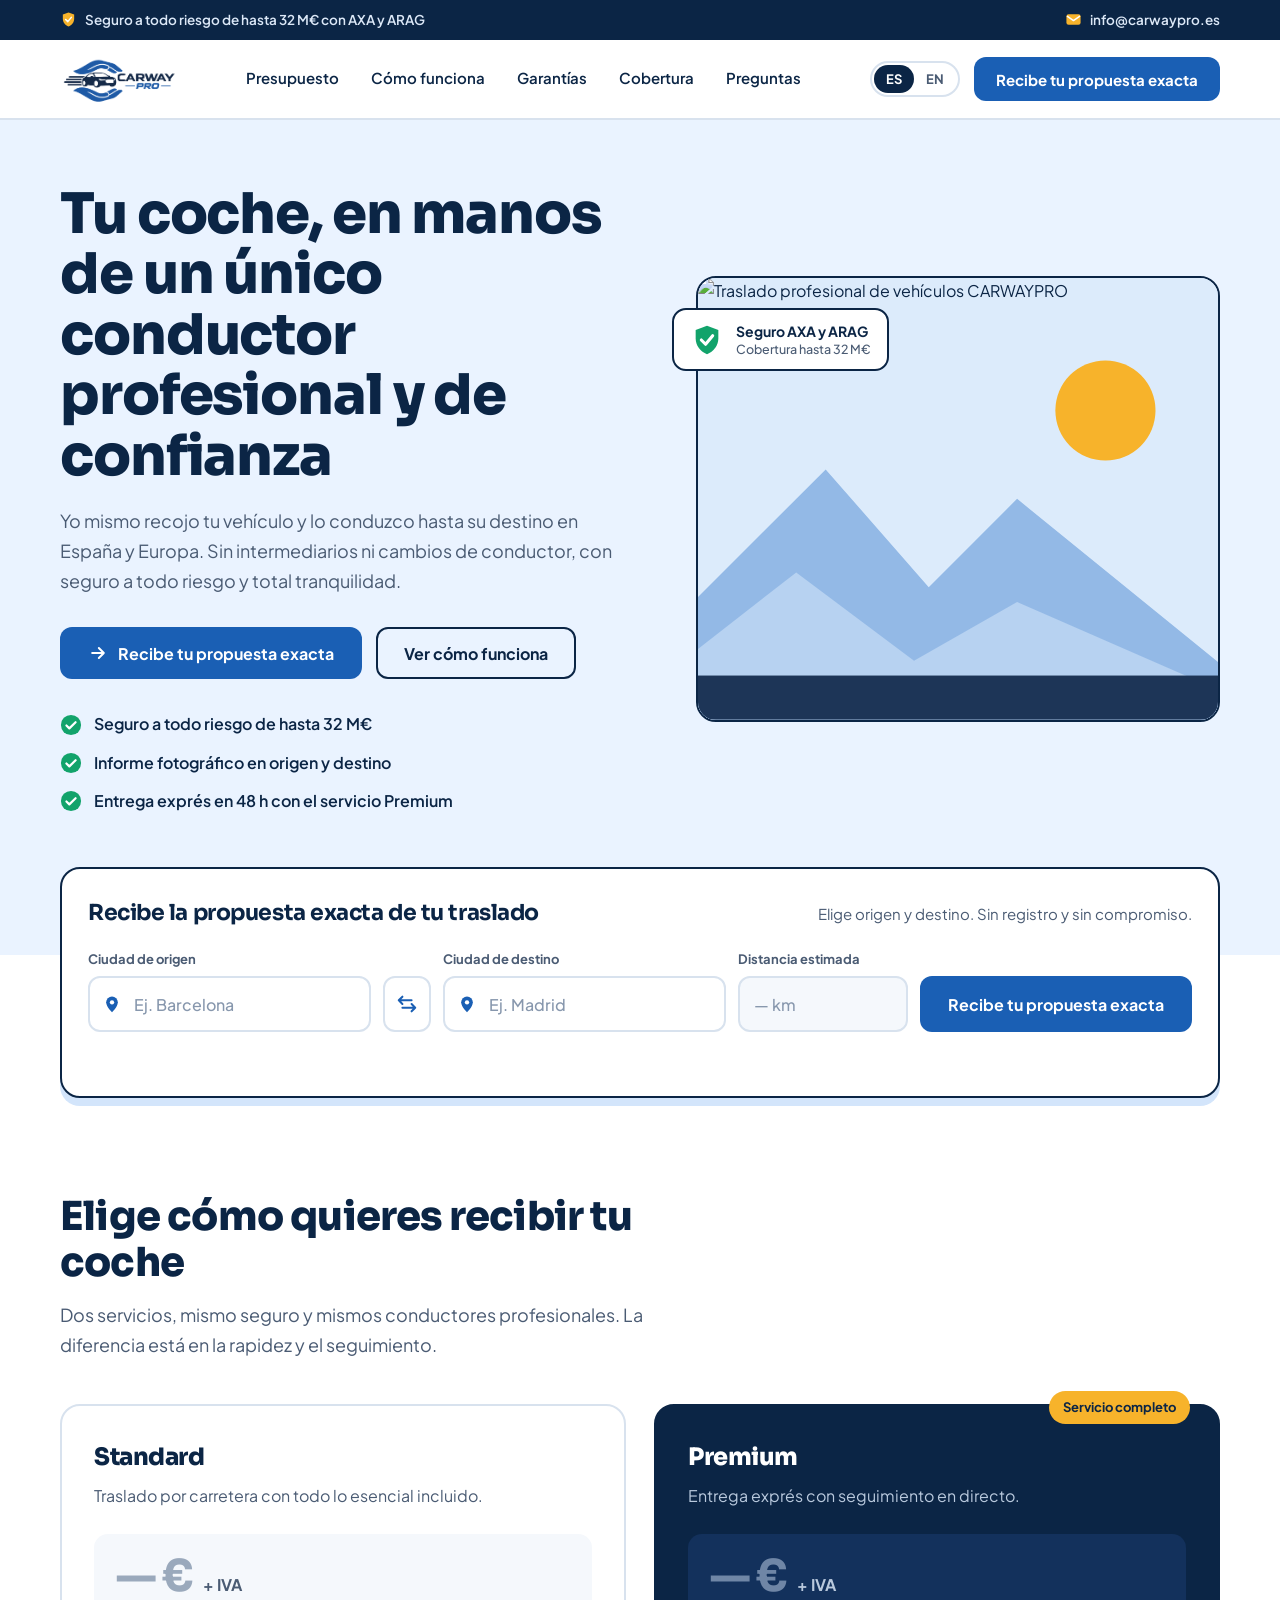
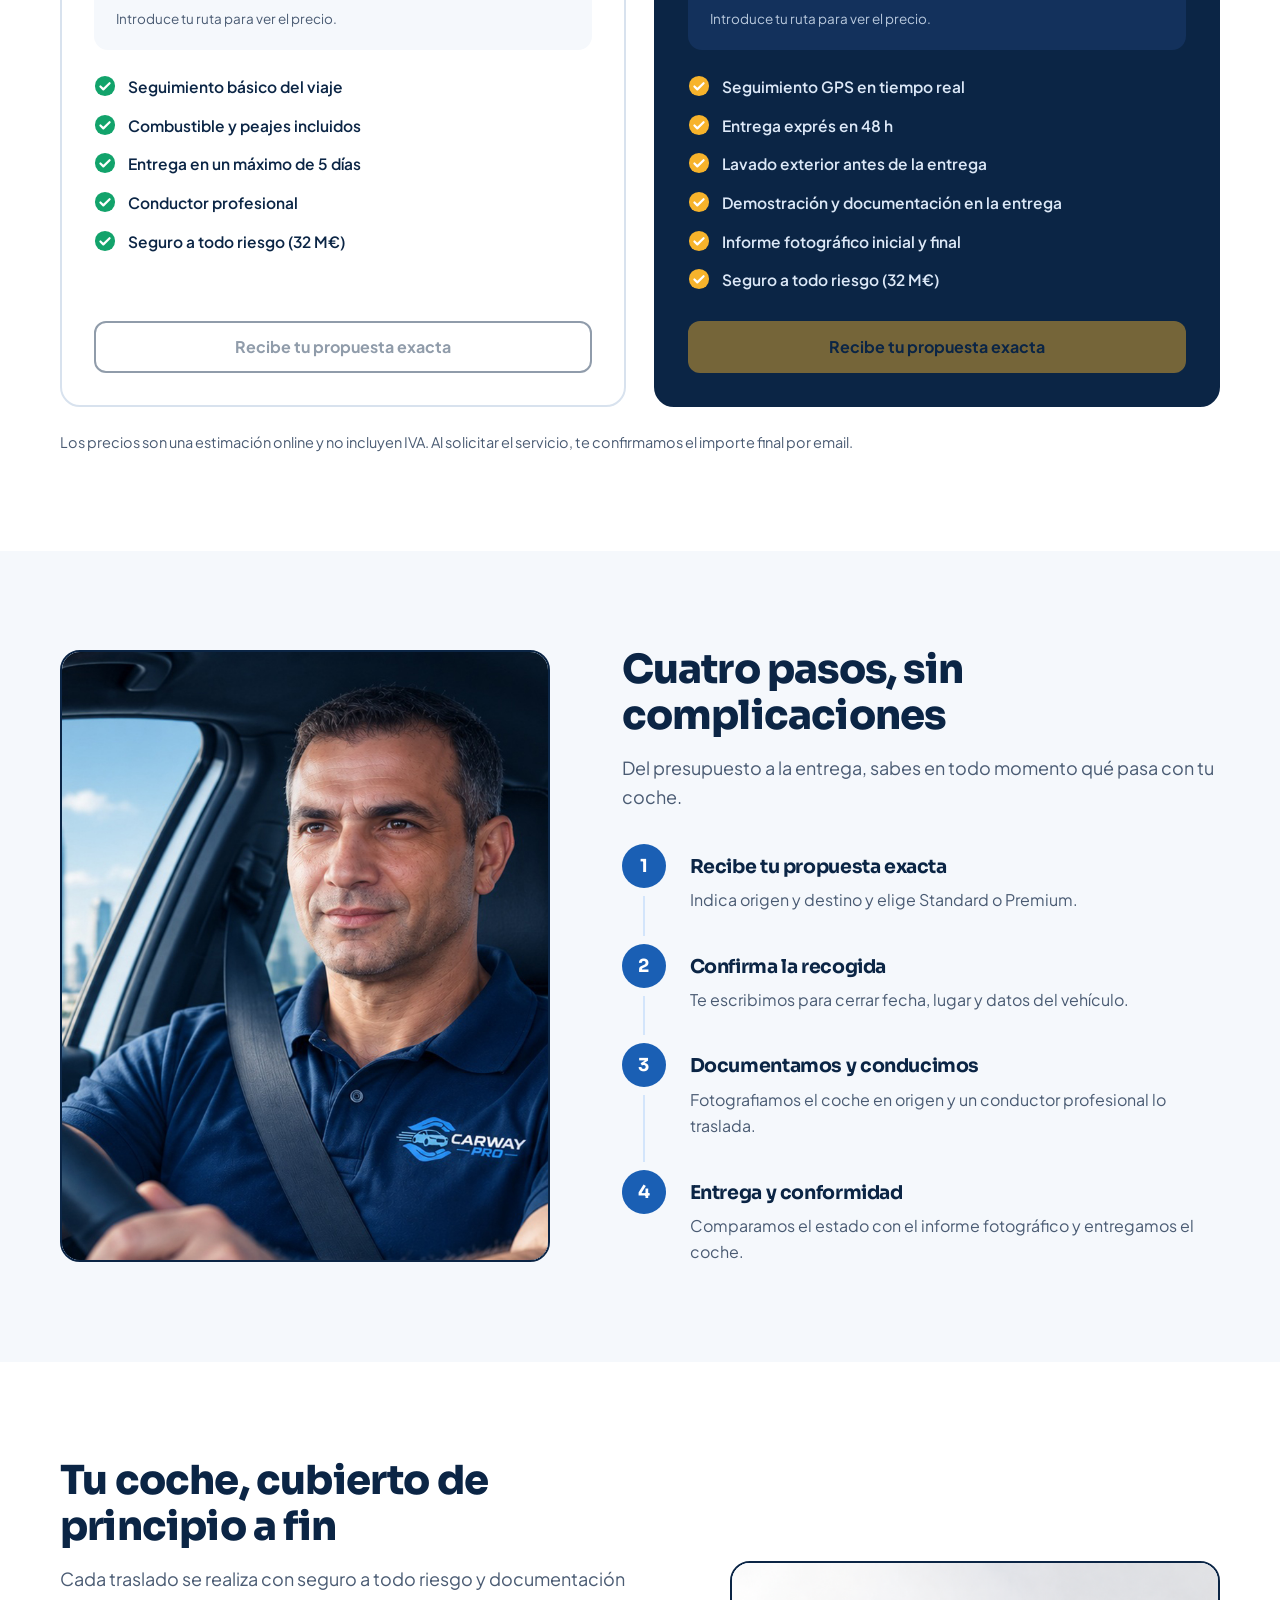
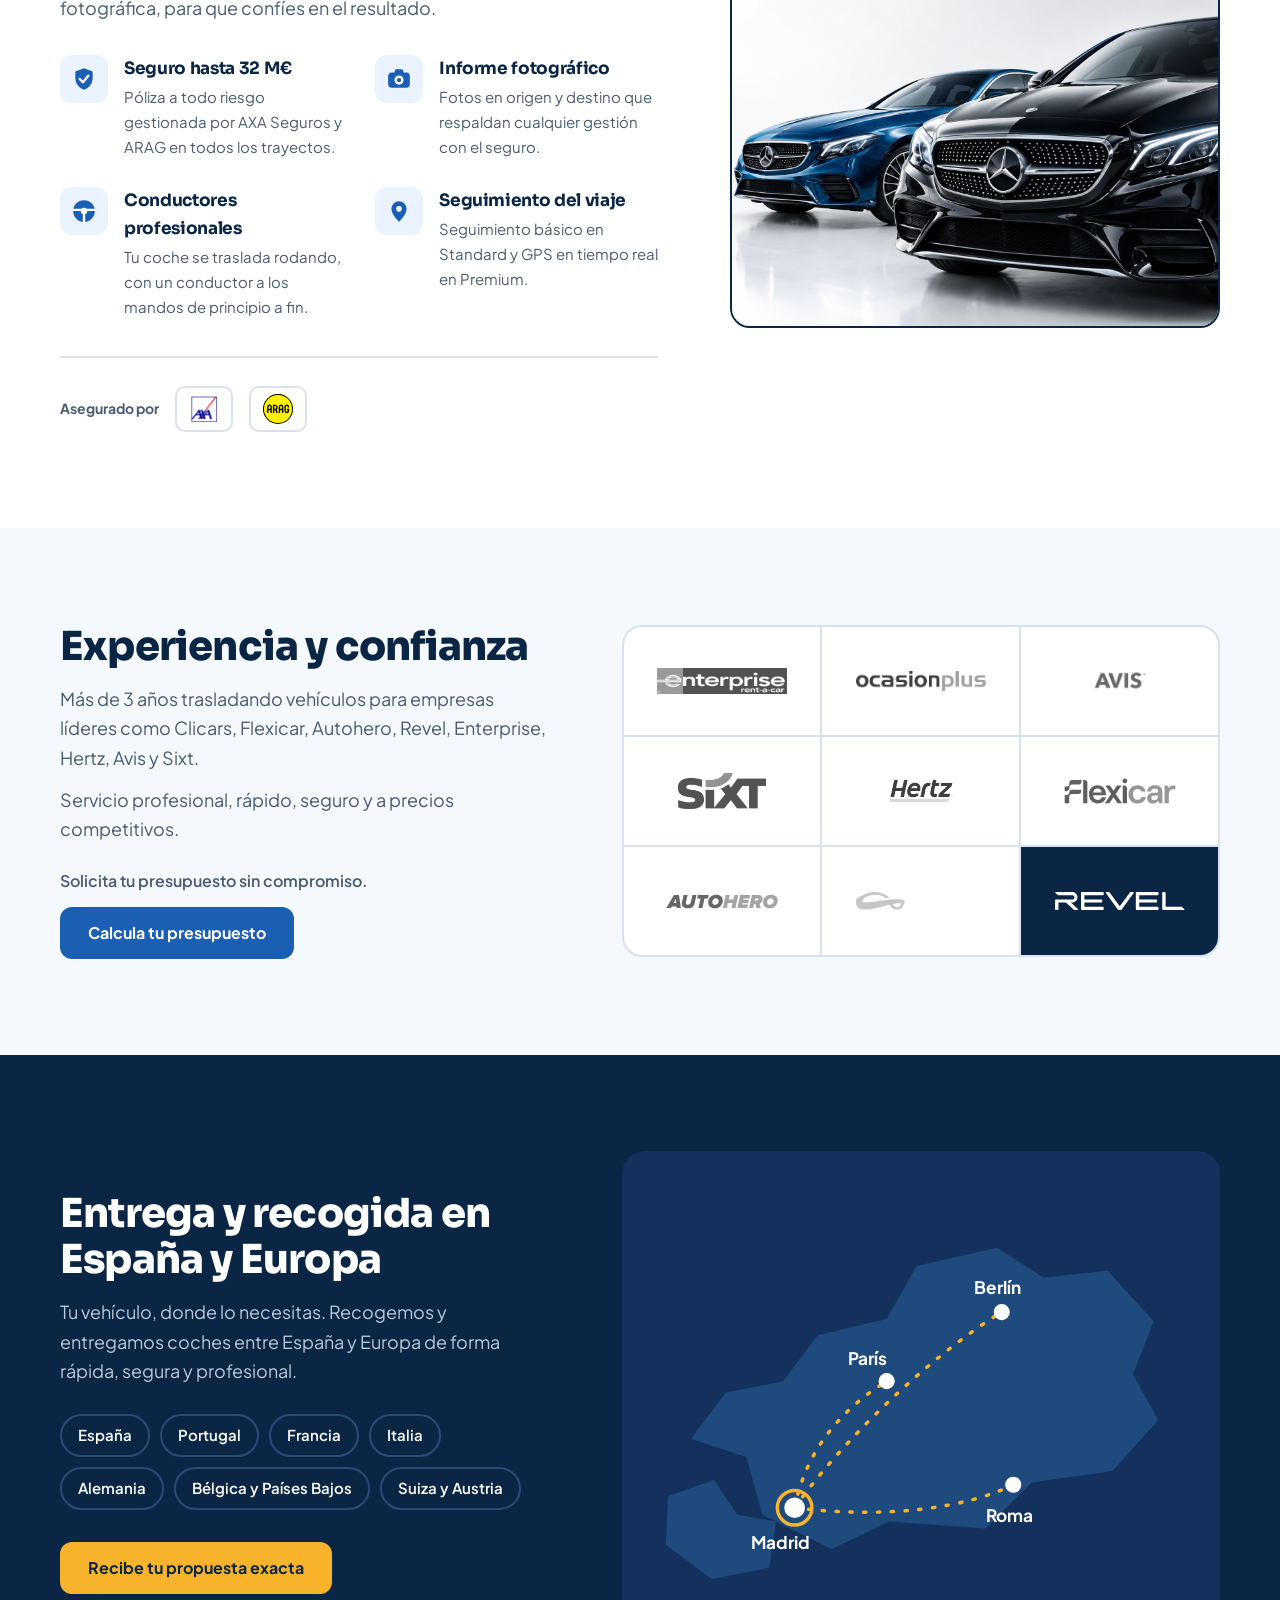
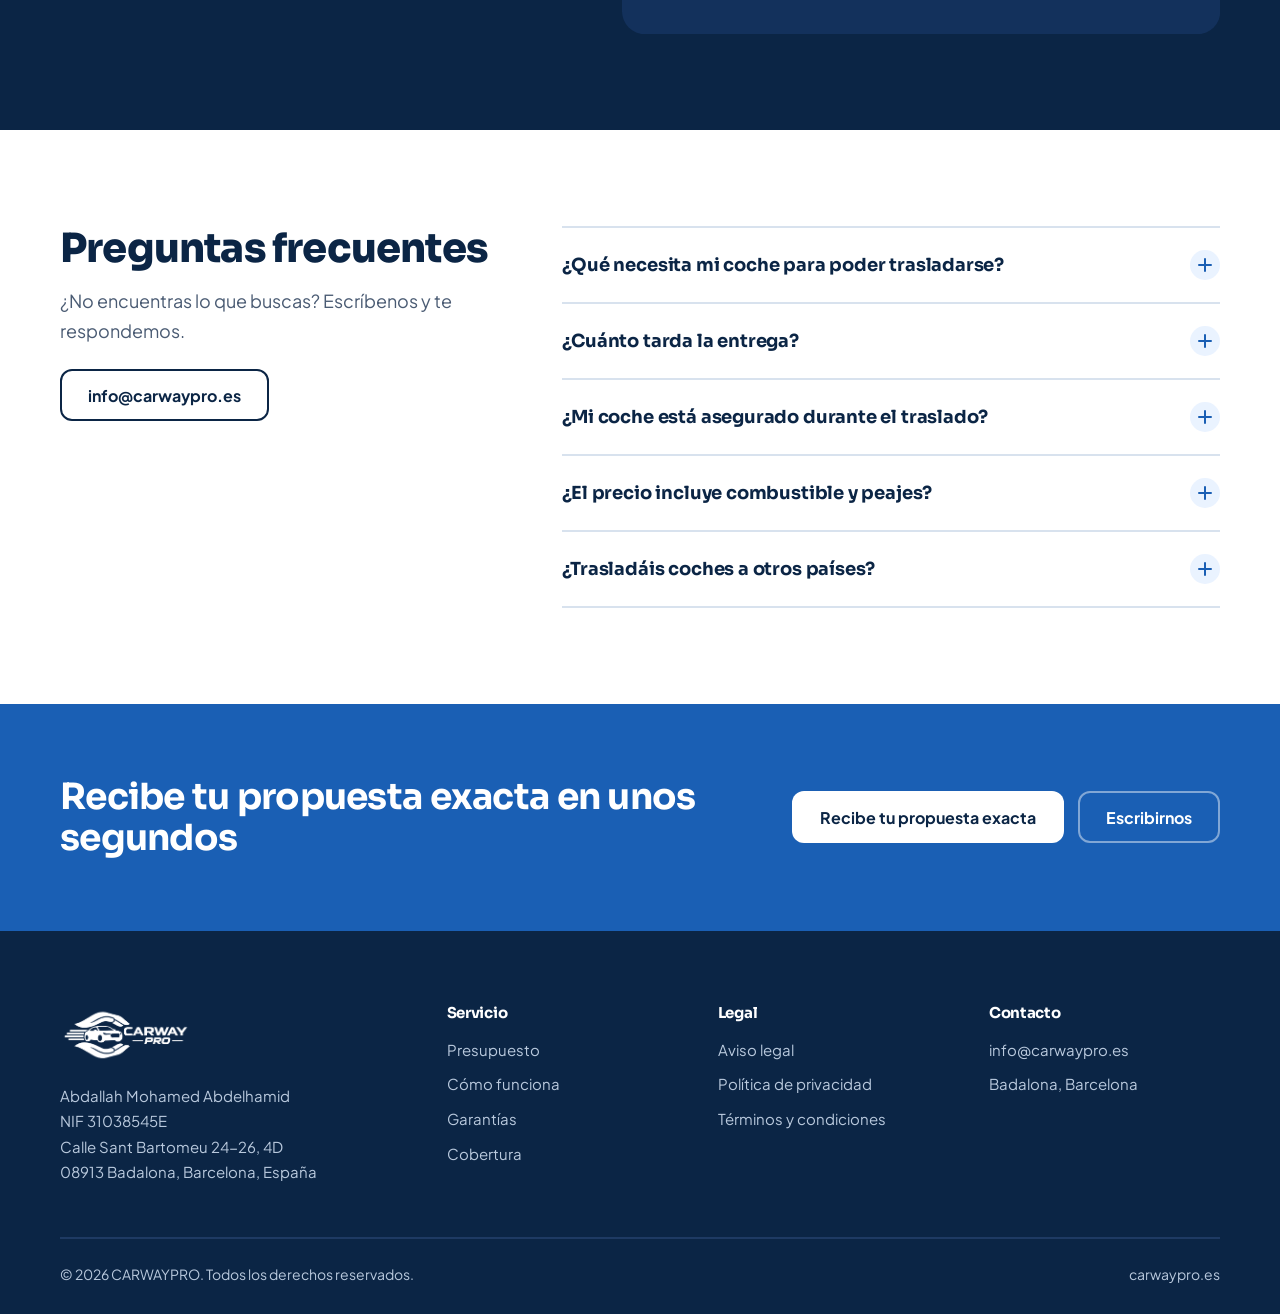
==== index.html @ 7715440e "Update index.html" ====
<!DOCTYPE html>
<html lang="es" data-lang="es" data-title-es="CARWAYPRO | Traslado profesional de vehículos en España y Europa" data-title-en="CARWAYPRO | Professional vehicle transport across Spain and Europe">
<head>
<meta charset="UTF-8">
<meta name="viewport" content="width=device-width, initial-scale=1.0">
<title>CARWAYPRO | Traslado profesional de vehículos en España y Europa</title>
<meta name="description" content="CARWAYPRO recoge y entrega tu coche en España y Europa con conductores profesionales y seguro a todo riesgo de hasta 32 M€. Calcula tu precio online.">
<link rel="canonical" href="https://carwaypro.es/">
<meta name="theme-color" content="#0B2545">
<link rel="icon" href="logo.png">
<meta property="og:title" content="CARWAYPRO | Traslado profesional de vehículos en España y Europa">
<meta property="og:description" content="CARWAYPRO recoge y entrega tu coche en España y Europa con conductores profesionales y seguro a todo riesgo de hasta 32 M€. Calcula tu precio online.">
<meta property="og:type" content="website">
<meta property="og:url" content="https://carwaypro.es/">
<meta property="og:image" content="https://carwaypro.es/logo.png">
<link rel="preconnect" href="https://fonts.googleapis.com">
<link rel="preconnect" href="https://fonts.gstatic.com" crossorigin>
<link href="https://fonts.googleapis.com/css2?family=Plus+Jakarta+Sans:wght@400;500;600;700&family=Sora:wght@600;700;800&display=swap" rel="stylesheet">
<link rel="stylesheet" href="styles.css">
<script type="application/ld+json">
{
  "@context": "https://schema.org",
  "@type": "LocalBusiness",
  "name": "CARWAYPRO",
  "image": "https://carwaypro.es/logo.png",
  "description": "Servicio profesional de traslado de vehículos por carretera en España y Europa.",
  "email": "info@carwaypro.es",
  "url": "https://carwaypro.es/",
  "areaServed": ["ES", "PT", "FR", "IT", "DE", "BE", "NL"],
  "address": {"@type": "PostalAddress", "streetAddress": "Calle Sant Bartomeu 24-26 4D", "addressLocality": "Badalona", "addressRegion": "Barcelona", "postalCode": "08913", "addressCountry": "ES"}
}
</script>
</head>
<body>
<svg width="0" height="0" style="position:absolute" aria-hidden="true" focusable="false">
<defs>
<symbol id="i-check" viewBox="0 0 24 24"><circle cx="12" cy="12" r="11" fill="currentColor"/><path d="M7 12.5l3.2 3.2L17 9" fill="none" stroke="#fff" stroke-width="2.4" stroke-linecap="round" stroke-linejoin="round"/></symbol>
<symbol id="i-shield" viewBox="0 0 24 24"><path d="M12 2l8 3v6c0 5-3.4 9.3-8 11-4.6-1.7-8-6-8-11V5z" fill="currentColor"/><path d="M8 12l3 3 5-6" fill="none" stroke="#fff" stroke-width="2.2" stroke-linecap="round" stroke-linejoin="round"/></symbol>
<symbol id="i-camera" viewBox="0 0 24 24"><rect x="2" y="6" width="20" height="14" rx="3.5" fill="currentColor"/><rect x="8" y="3" width="8" height="4.5" rx="1.5" fill="currentColor"/><circle cx="12" cy="13" r="4.2" fill="#fff"/><circle cx="12" cy="13" r="2" fill="currentColor"/></symbol>
<symbol id="i-driver" viewBox="0 0 24 24"><circle cx="12" cy="12" r="10" fill="currentColor"/><circle cx="12" cy="12" r="3" fill="#fff"/><path d="M2.6 11h6.4M15 11h6.4M12 15v6.5" stroke="#fff" stroke-width="2.2" stroke-linecap="round"/></symbol>
<symbol id="i-clock" viewBox="0 0 24 24"><circle cx="12" cy="12" r="10" fill="currentColor"/><path d="M12 6.5V12l3.8 2.4" fill="none" stroke="#fff" stroke-width="2.2" stroke-linecap="round" stroke-linejoin="round"/></symbol>
<symbol id="i-pin" viewBox="0 0 24 24"><path d="M12 22s7-6.2 7-12a7 7 0 10-14 0c0 5.8 7 12 7 12z" fill="currentColor"/><circle cx="12" cy="10" r="2.6" fill="#fff"/></symbol>
<symbol id="i-swap" viewBox="0 0 24 24"><path d="M7 4L3 8l4 4M3 8h14M17 20l4-4-4-4M21 16H7" fill="none" stroke="currentColor" stroke-width="2.2" stroke-linecap="round" stroke-linejoin="round"/></symbol>
<symbol id="i-mail" viewBox="0 0 24 24"><rect x="2" y="4.5" width="20" height="15" rx="3" fill="currentColor"/><path d="M3.5 7.5L12 13.5l8.5-6" fill="none" stroke="#fff" stroke-width="2" stroke-linecap="round" stroke-linejoin="round"/></symbol>
<symbol id="i-menu" viewBox="0 0 24 24"><path d="M4 7h16M4 12h16M4 17h16" stroke="currentColor" stroke-width="2.4" stroke-linecap="round"/></symbol>
<symbol id="i-calc" viewBox="0 0 24 24"><path d="M5 12h14M13 6l6 6-6 6" fill="none" stroke="currentColor" stroke-width="2.4" stroke-linecap="round" stroke-linejoin="round"/></symbol>
<symbol id="ill-photo" viewBox="0 0 400 300" preserveAspectRatio="xMidYMid slice"><rect width="400" height="300" fill="#DCEBFB"/><circle cx="300" cy="90" r="34" fill="#F7B32B"/><path d="M0 240L110 130l70 80 60-60 160 130v20H0z" fill="#93B9E6"/><path d="M0 270l90-70 80 60 70-40 160 70v10H0z" fill="#B7D2F1"/><rect y="270" width="400" height="30" fill="#1D3557"/></symbol>
</defs></svg><a class="skip-link" href="#main"><span class="lang-es">Saltar al contenido</span><span class="lang-en">Skip to content</span></a>
<div class="topbar"><div class="wrap">
  <span class="topbar-item"><svg class="" aria-hidden="true"><use href="#i-shield"/></svg><span class="lang-es">Seguro a todo riesgo de hasta 32 M€ con AXA y ARAG</span><span class="lang-en">Fully comprehensive insurance up to €32M with AXA and ARAG</span></span>
  <a class="topbar-item topbar-mail" href="mailto:info@carwaypro.es"><svg class="" aria-hidden="true"><use href="#i-mail"/></svg> info@carwaypro.es</a>
</div></div>
<header class="site-header"><div class="wrap">
  <a class="brand" href="index.html" aria-label="CARWAYPRO"><img src="logo.png" alt="CARWAYPRO" width="160" height="54"></a>
  <nav class="nav" id="site-nav" aria-label="Principal"><a href="#presupuesto"><span class="lang-es">Presupuesto</span><span class="lang-en">Quote</span></a><a href="#como-funciona"><span class="lang-es">Cómo funciona</span><span class="lang-en">How it works</span></a><a href="#garantias"><span class="lang-es">Garantías</span><span class="lang-en">Guarantees</span></a><a href="#cobertura"><span class="lang-es">Cobertura</span><span class="lang-en">Coverage</span></a><a href="#faq"><span class="lang-es">Preguntas</span><span class="lang-en">FAQ</span></a></nav>
  <div class="header-actions">
    <div class="lang-switch" role="group" aria-label="Language">
      <button type="button" data-set-lang="es" aria-pressed="true">ES</button>
      <button type="button" data-set-lang="en" aria-pressed="false">EN</button>
    </div>
    <a class="btn btn-primary btn-sm" href="#presupuesto"><span class="lang-es">Recibe tu propuesta exacta</span><span class="lang-en">Get your exact proposal</span></a>
    <button class="menu-toggle" type="button" aria-expanded="false" aria-controls="site-nav" data-aria-es="Abrir menú" data-aria-en="Open menu" aria-label="Abrir menú"><svg class="" aria-hidden="true"><use href="#i-menu"/></svg></button>
  </div>
</div></header>
<main id="main">

<section class="hero">
  <div class="wrap hero-grid">
    <div>
      <h1>
        <span class="lang-es">Tu coche, en manos de un único conductor profesional y de confianza</span>
        <span class="lang-en">Your car, in the hands of a single professional and trustworthy driver</span>
      </h1>
      <p class="lang-es lead">Yo mismo recojo tu vehículo y lo conduzco hasta su destino en España y Europa. Sin intermediarios ni cambios de conductor, con seguro a todo riesgo y total tranquilidad.</p>
      <p class="lang-en lead">I personally collect and drive your vehicle to its destination across Spain and Europe. No middlemen or driver changes—just full insurance and complete peace of mind.</p>
      <div class="hero-cta">
        <a class="btn btn-primary" href="#presupuesto"><svg class="" aria-hidden="true"><use href="#i-calc"/></svg><span class="lang-es">Recibe tu propuesta exacta</span><span class="lang-en">Get your exact proposal</span></a>
        <a class="btn btn-ghost" href="#como-funciona"><span class="lang-es">Ver cómo funciona</span><span class="lang-en">See how it works</span></a>
      </div>
      <ul class="checks">
        <li><svg class="" aria-hidden="true"><use href="#i-check"/></svg><span><span class="lang-es">Seguro a todo riesgo de hasta 32 M€</span><span class="lang-en">Fully comprehensive insurance up to €32M</span></span></li>
        <li><svg class="" aria-hidden="true"><use href="#i-check"/></svg><span><span class="lang-es">Informe fotográfico en origen y destino</span><span class="lang-en">Photo report at pick-up and delivery</span></span></li>
        <li><svg class="" aria-hidden="true"><use href="#i-check"/></svg><span><span class="lang-es">Entrega exprés en 48 h con el servicio Premium</span><span class="lang-en">48-hour express delivery with Premium</span></span></li>
      </ul>
    </div>
    <div class="hero-media">
      <div class="media-slot">
        <svg class="media-art" aria-hidden="true"><use href="#ill-photo" width="100%" height="100%"/></svg>
        <img src="images/hero.jpg" alt="Traslado profesional de vehículos CARWAYPRO" fetchpriority="high" width="1200" height="1020">
      </div>
      <div class="float-badge fb-1"><svg class="" aria-hidden="true"><use href="#i-shield"/></svg><div><span class="lang-es">Seguro AXA y ARAG</span><span class="lang-en">AXA and ARAG insured</span><small><span class="lang-es">Cobertura hasta 32 M€</span><span class="lang-en">Cover up to €32M</span></small></div></div>
    </div>
  </div>
</section>

<section class="quote-bar" id="presupuesto" aria-labelledby="quote-h">
  <div class="wrap">
    <div class="quote-card">
      <div class="quote-title">
        <h2 id="quote-h"><span class="lang-es">Recibe la propuesta exacta de tu traslado</span><span class="lang-en">Get the exact proposal for your transfer</span></h2>
        <p><span class="lang-es">Elige origen y destino. Sin registro y sin compromiso.</span><span class="lang-en">Choose origin and destination. No sign-up, no commitment.</span></p>
      </div>
      <form id="quote-form" novalidate>
        <div class="quote-grid">
          <div class="field">
            <label for="city-origin"><span class="lang-es">Ciudad de origen</span><span class="lang-en">Origin city</span></label>
            <div class="input"><svg class="" aria-hidden="true"><use href="#i-pin"/></svg><input type="text" id="city-origin" list="city-list" autocomplete="off" placeholder="Ej. Barcelona" data-ph-es="Ej. Barcelona" data-ph-en="E.g. Barcelona"></div>
          </div>
          <button type="button" class="swap" id="swap-cities" data-aria-es="Intercambiar origen y destino" data-aria-en="Swap origin and destination" aria-label="Intercambiar origen y destino"><svg class="" aria-hidden="true"><use href="#i-swap"/></svg></button>
          <div class="field">
            <label for="city-destination"><span class="lang-es">Ciudad de destino</span><span class="lang-en">Destination city</span></label>
            <div class="input"><svg class="" aria-hidden="true"><use href="#i-pin"/></svg><input type="text" id="city-destination" list="city-list" autocomplete="off" placeholder="Ej. Madrid" data-ph-es="Ej. Madrid" data-ph-en="E.g. Madrid"></div>
          </div>
          <div class="field f-dist">
            <label for="route-distance"><span class="lang-es">Distancia estimada</span><span class="lang-en">Estimated distance</span></label>
            <div class="input"><input class="plain" type="text" id="route-distance" readonly placeholder="— km" tabindex="-1"></div>
          </div>
          <button type="submit" class="btn btn-primary" id="calc-btn"><span class="lang-es">Recibe tu propuesta exacta</span><span class="lang-en">Get your exact proposal</span></button>
        </div>
        <datalist id="city-list"></datalist>
        <p class="quote-msg" id="quote-msg" role="status" aria-live="polite"></p>
      </form>
    </div>
  </div>
</section>

<section class="section" id="planes" aria-labelledby="plans-h">
  <div class="wrap">
    <div class="section-head">
      <h2 id="plans-h"><span class="lang-es">Elige cómo quieres recibir tu coche</span><span class="lang-en">Choose how you want to receive your car</span></h2>
      <p class="lang-es lead-p">Dos servicios, mismo seguro y mismos conductores profesionales. La diferencia está en la rapidez y el seguimiento.</p><p class="lang-en lead-p">Two services, same insurance and the same professional drivers. The difference is speed and tracking.</p>
    </div>
    <div class="plans">
      <article class="plan is-empty" id="plan-standard">
        <h3>Standard</h3>
        <p class="lang-es tagline">Traslado por carretera con todo lo esencial incluido.</p><p class="lang-en tagline">Road transfer with all the essentials included.</p>
        <div class="plan-price"><span class="amount">— €</span><span class="tax">+ IVA</span><span class="note"><span class="lang-es">Introduce tu ruta para ver el precio.</span><span class="lang-en">Enter your route to see the price.</span></span></div>
        <ul><li><svg class="" aria-hidden="true"><use href="#i-check"/></svg><span><span class="lang-es">Seguimiento básico del viaje</span><span class="lang-en">Basic trip tracking</span></span></li><li><svg class="" aria-hidden="true"><use href="#i-check"/></svg><span><span class="lang-es">Combustible y peajes incluidos</span><span class="lang-en">Fuel and tolls included</span></span></li><li><svg class="" aria-hidden="true"><use href="#i-check"/></svg><span><span class="lang-es">Entrega en un máximo de 5 días</span><span class="lang-en">Delivery within 5 days</span></span></li><li><svg class="" aria-hidden="true"><use href="#i-check"/></svg><span><span class="lang-es">Conductor profesional</span><span class="lang-en">Professional driver</span></span></li><li><svg class="" aria-hidden="true"><use href="#i-check"/></svg><span><span class="lang-es">Seguro a todo riesgo (32 M€)</span><span class="lang-en">Fully comprehensive insurance (€32M)</span></span></li></ul>
        <a class="btn btn-ghost btn-block" data-plan-btn aria-disabled="true" role="button"><span class="lang-es">Recibe tu propuesta exacta</span><span class="lang-en">Get your exact proposal</span></a>
      </article>
      <article class="plan plan-premium is-empty" id="plan-premium">
        <span class="plan-flag"><span class="lang-es">Servicio completo</span><span class="lang-en">Full service</span></span>
        <h3>Premium</h3>
        <p class="lang-es tagline">Entrega exprés con seguimiento en directo.</p><p class="lang-en tagline">Express delivery with live tracking.</p>
        <div class="plan-price"><span class="amount">— €</span><span class="tax">+ IVA</span><span class="note"><span class="lang-es">Introduce tu ruta para ver el precio.</span><span class="lang-en">Enter your route to see the price.</span></span></div>
        <ul><li><svg class="" aria-hidden="true"><use href="#i-check"/></svg><span><span class="lang-es">Seguimiento GPS en tiempo real</span><span class="lang-en">Real-time GPS tracking</span></span></li><li><svg class="" aria-hidden="true"><use href="#i-check"/></svg><span><span class="lang-es">Entrega exprés en 48 h</span><span class="lang-en">Express delivery within 48 h</span></span></li><li><svg class="" aria-hidden="true"><use href="#i-check"/></svg><span><span class="lang-es">Lavado exterior antes de la entrega</span><span class="lang-en">Exterior wash before delivery</span></span></li><li><svg class="" aria-hidden="true"><use href="#i-check"/></svg><span><span class="lang-es">Demostración y documentación en la entrega</span><span class="lang-en">Handover demo and documentation</span></span></li><li><svg class="" aria-hidden="true"><use href="#i-check"/></svg><span><span class="lang-es">Informe fotográfico inicial y final</span><span class="lang-en">Initial and final photo report</span></span></li><li><svg class="" aria-hidden="true"><use href="#i-check"/></svg><span><span class="lang-es">Seguro a todo riesgo (32 M€)</span><span class="lang-en">Fully comprehensive insurance (€32M)</span></span></li></ul>
        <a class="btn btn-amber btn-block" data-plan-btn aria-disabled="true" role="button"><span class="lang-es">Recibe tu propuesta exacta</span><span class="lang-en">Get your exact proposal</span></a>
      </article>
    </div>
    <p class="lang-es plans-foot">Los precios son una estimación online y no incluyen IVA. Al solicitar el servicio, te confirmamos el importe final por email.</p><p class="lang-en plans-foot">Prices are an online estimate and exclude VAT. When you request the service, we confirm the final amount by email.</p>
  </div>
</section>

<section class="section tint" id="como-funciona" aria-labelledby="how-h">
  <div class="wrap split">
    <div class="media-slot ratio-45">
      <svg class="media-art" aria-hidden="true"><use href="#ill-photo" width="100%" height="100%"/></svg>
      <img src="images/proceso.jpg" alt="Proceso de recogida y documentación del vehículo" loading="lazy" width="1000" height="1250">
    </div>
    <div>
      <h2 id="how-h"><span class="lang-es">Cuatro pasos, sin complicaciones</span><span class="lang-en">Four steps, no hassle</span></h2>
      <p class="lang-es lead-p">Del presupuesto a la entrega, sabes en todo momento qué pasa con tu coche.</p><p class="lang-en lead-p">From quote to delivery, you always know what is happening with your car.</p>
      <ol class="steps">
        <li><h3><span class="lang-es">Recibe tu propuesta exacta</span><span class="lang-en">Get your exact proposal</span></h3><p class="lang-es">Indica origen y destino y elige Standard o Premium.</p><p class="lang-en">Enter origin and destination and choose Standard or Premium.</p></li>
        <li><h3><span class="lang-es">Confirma la recogida</span><span class="lang-en">Confirm the pick-up</span></h3><p class="lang-es">Te escribimos para cerrar fecha, lugar y datos del vehículo.</p><p class="lang-en">We email you to agree on the date, place and vehicle details.</p></li>
        <li><h3><span class="lang-es">Documentamos y conducimos</span><span class="lang-en">We document and drive</span></h3><p class="lang-es">Fotografiamos el coche en origen y un conductor profesional lo traslada.</p><p class="lang-en">We photograph the car at origin and a professional driver takes it to its destination.</p></li>
        <li><h3><span class="lang-es">Entrega y conformidad</span><span class="lang-en">Delivery and sign-off</span></h3><p class="lang-es">Comparamos el estado con el informe fotográfico y entregamos el coche.</p><p class="lang-en">We check the condition against the photo report and hand over the car.</p></li>
      </ol>
    </div>
  </div>
</section>

<section class="section" id="garantias" aria-labelledby="trust-h">
  <div class="wrap split reverse">
    <div>
      <h2 id="trust-h"><span class="lang-es">Tu coche, cubierto de principio a fin</span><span class="lang-en">Your car, covered from start to finish</span></h2>
      <p class="lang-es lead-p">Cada traslado se realiza con seguro a todo riesgo y documentación fotográfica, para que confíes en el resultado.</p><p class="lang-en lead-p">Every transfer is fully insured and photo-documented, so you can trust the result.</p>
      <div class="feature-grid"><div class="feature"><div class="icon-tile"><svg class="" aria-hidden="true"><use href="#i-shield"/></svg></div><div><h3><span class="lang-es">Seguro hasta 32 M€</span><span class="lang-en">Insurance up to €32M</span></h3><p class="lang-es">Póliza a todo riesgo gestionada por AXA Seguros y ARAG en todos los trayectos.</p><p class="lang-en">Comprehensive policy underwritten by AXA Insurance and ARAG on every journey.</p></div></div><div class="feature"><div class="icon-tile"><svg class="" aria-hidden="true"><use href="#i-camera"/></svg></div><div><h3><span class="lang-es">Informe fotográfico</span><span class="lang-en">Photo report</span></h3><p class="lang-es">Fotos en origen y destino que respaldan cualquier gestión con el seguro.</p><p class="lang-en">Photos at origin and destination that support any insurance claim.</p></div></div><div class="feature"><div class="icon-tile"><svg class="" aria-hidden="true"><use href="#i-driver"/></svg></div><div><h3><span class="lang-es">Conductores profesionales</span><span class="lang-en">Professional drivers</span></h3><p class="lang-es">Tu coche se traslada rodando, con un conductor a los mandos de principio a fin.</p><p class="lang-en">Your car is driven by a professional at the wheel from start to finish.</p></div></div><div class="feature"><div class="icon-tile"><svg class="" aria-hidden="true"><use href="#i-pin"/></svg></div><div><h3><span class="lang-es">Seguimiento del viaje</span><span class="lang-en">Trip tracking</span></h3><p class="lang-es">Seguimiento básico en Standard y GPS en tiempo real en Premium.</p><p class="lang-en">Basic tracking on Standard and real-time GPS on Premium.</p></div></div></div>
      <div class="partners"><span><span class="lang-es">Asegurado por</span><span class="lang-en">Insured by</span></span><img src="AXA-insurance-logo-300-x300.png" alt="AXA Seguros" height="46"><img src="standard.svg" alt="ARAG" height="46"></div>
    </div>
    <div class="media-slot ratio-43">
      <svg class="media-art" aria-hidden="true"><use href="#ill-photo" width="100%" height="100%"/></svg>
      <img src="images/garantias.jpg" alt="Vehículo asegurado a todo riesgo con CARWAYPRO" loading="lazy" width="1200" height="900">
    </div>
  </div>
</section>

<section class="section tint" aria-labelledby="clients-h">
  <div class="wrap split">
    <div>
      <h2 id="clients-h"><span class="lang-es">Experiencia y confianza</span><span class="lang-en">Experience and trust</span></h2>
      <p class="lang-es lead-p">Más de 3 años trasladando vehículos para empresas líderes como Clicars, Flexicar, Autohero, Revel, Enterprise, Hertz, Avis y Sixt.</p>
      <p class="lang-en lead-p">More than 3 years transporting vehicles for leading companies such as Clicars, Flexicar, Autohero, Revel, Enterprise, Hertz, Avis and Sixt.</p>
      <p class="lang-es lead-p" style="margin-top: 12px;">Servicio profesional, rápido, seguro y a precios competitivos.</p>
      <p class="lang-en lead-p" style="margin-top: 12px;">Professional, fast, safe service at competitive prices.</p>
      <div style="margin-top: 24px;">
        <p class="lang-es" style="margin-bottom: 12px; color: var(--muted); font-weight: 600;">Solicita tu presupuesto sin compromiso.</p>
        <p class="lang-en" style="margin-bottom: 12px; color: var(--muted); font-weight: 600;">Request your quote without commitment.</p>
        <a class="btn btn-primary" href="#presupuesto">
          <span class="lang-es">Calcula tu presupuesto</span>
          <span class="lang-en">Calculate your quote</span>
        </a>
      </div>
    </div>
    <div class="logos"><div class="logo-cell"><img src="logo-enterprise-rent-a-car.png" alt="Enterprise Rent-A-Car" loading="lazy"></div><div class="logo-cell"><img src="ocasionplus.png" alt="OcasionPlus" loading="lazy"></div><div class="logo-cell"><img src="avis.png" alt="Avis" loading="lazy"></div><div class="logo-cell"><img src="sixt.png" alt="Sixt" loading="lazy"></div><div class="logo-cell"><img src="hertez.png" alt="Hertz" loading="lazy"></div><div class="logo-cell"><img src="flexicar.svg" alt="Flexicar" loading="lazy"></div><div class="logo-cell"><img src="autohero.svg" alt="Autohero" loading="lazy"></div><div class="logo-cell"><img src="clicars.svg" alt="Clicars" loading="lazy"></div><div class="logo-cell dark"><img src="revel-logo-white.svg" alt="Revel" loading="lazy"></div></div>
  </div>
</section>

<section class="section dark" id="cobertura" aria-labelledby="cov-h">
  <div class="wrap split">
    <div>
      <h2 id="cov-h"><span class="lang-es">Entrega y recogida en España y Europa</span><span class="lang-en">Pick-up and delivery across Spain and Europe</span></h2>
      <p class="lang-es lead-p">Tu vehículo, donde lo necesitas. Recogemos y entregamos coches entre España y Europa de forma rápida, segura y profesional.</p><p class="lang-en lead-p">Your vehicle, right where you need it. We collect and deliver cars across Spain and Europe quickly, safely and professionally.</p>
      <ul class="chips"><li><span class="lang-es">España</span><span class="lang-en">Spain</span></li><li><span class="lang-es">Portugal</span><span class="lang-en">Portugal</span></li><li><span class="lang-es">Francia</span><span class="lang-en">France</span></li><li><span class="lang-es">Italia</span><span class="lang-en">Italy</span></li><li><span class="lang-es">Alemania</span><span class="lang-en">Germany</span></li><li><span class="lang-es">Bélgica y Países Bajos</span><span class="lang-en">Belgium and Netherlands</span></li><li><span class="lang-es">Suiza y Austria</span><span class="lang-en">Switzerland and Austria</span></li></ul>
      <a class="btn btn-amber" href="#presupuesto"><span class="lang-es">Recibe tu propuesta exacta</span><span class="lang-en">Get your exact proposal</span></a>
    </div>
    <div><svg class="map-art" viewBox="0 0 520 420" role="img" aria-label="Map">
  <rect width="520" height="420" rx="20" fill="#13315C"/>
  <path d="M60 250l30-40 50-10 30-40 60-14 26-46 70-16 40 26 56-6 40 44-18 46 22 40-40 44-70 10-40 40-84-6-50 24-60-30-14-50z" fill="#1F4A7D"/>
  <path d="M40 300l40-14 20 30 34 6-6 40-50 10-40-30z" fill="#1F4A7D"/>
  <g fill="none" stroke="#F7B32B" stroke-width="3" stroke-linecap="round" stroke-dasharray="2 10">
    <path d="M150 310C160 260 190 225 230 200"/>
    <path d="M150 310C200 240 280 170 330 140"/>
    <path d="M150 310C230 320 300 310 340 290"/>
  </g>
  <g fill="#fff"><circle cx="150" cy="310" r="9"/><circle cx="230" cy="200" r="7"/><circle cx="330" cy="140" r="7"/><circle cx="340" cy="290" r="7"/></g>
  <circle cx="150" cy="310" r="15" fill="none" stroke="#F7B32B" stroke-width="3"/>
  <text x="112" y="346" class="lang-es">Madrid</text><text x="112" y="346" class="lang-en">Madrid</text>
  <text x="196" y="186" class="lang-es">París</text><text x="196" y="186" class="lang-en">Paris</text>
  <text x="306" y="124" class="lang-es">Berlín</text><text x="306" y="124" class="lang-en">Berlin</text>
  <text x="316" y="322" class="lang-es">Roma</text><text x="316" y="322" class="lang-en">Rome</text>
</svg></div>
  </div>
</section>

<section class="section" id="faq" aria-labelledby="faq-h">
  <div class="wrap faq">
    <div>
      <h2 id="faq-h"><span class="lang-es">Preguntas frecuentes</span><span class="lang-en">Frequently asked questions</span></h2>
      <p class="lang-es lead-p">¿No encuentras lo que buscas? Escríbenos y te respondemos.</p><p class="lang-en lead-p">Can't find what you need? Email us and we will get back to you.</p>
      <a class="btn btn-ghost" href="mailto:info@carwaypro.es">info@carwaypro.es</a>
    </div>
    <div><details><summary><span class="lang-es">¿Qué necesita mi coche para poder trasladarse?</span><span class="lang-en">What does my car need to be transported?</span></summary><p class="lang-es">Debe tener la ITV en vigor, la documentación reglamentaria y un estado mecánico apto para circular en trayectos de media y larga distancia.</p><p class="lang-en">It must have a valid MOT/ITV, the required documents and be mechanically fit for medium and long-distance driving.</p></details><details><summary><span class="lang-es">¿Cuánto tarda la entrega?</span><span class="lang-en">How long does delivery take?</span></summary><p class="lang-es">Con Standard, la entrega se realiza en un máximo de 5 días. Con Premium, la entrega es exprés en 48 horas.</p><p class="lang-en">With Standard, delivery is within 5 days. With Premium, express delivery is within 48 hours.</p></details><details><summary><span class="lang-es">¿Mi coche está asegurado durante el traslado?</span><span class="lang-en">Is my car insured during the transfer?</span></summary><p class="lang-es">Sí. Todos los trayectos cuentan con seguro a todo riesgo de hasta 32 M€ gestionado por AXA Seguros y ARAG. Los informes fotográficos en origen y destino respaldan cualquier gestión.</p><p class="lang-en">Yes. Every journey is covered by fully comprehensive insurance up to €32M, underwritten by AXA Insurance and ARAG. Photo reports at origin and destination support any claim.</p></details><details><summary><span class="lang-es">¿El precio incluye combustible y peajes?</span><span class="lang-en">Does the price include fuel and tolls?</span></summary><p class="lang-es">El servicio Standard incluye combustible y peajes. El precio mostrado no incluye IVA.</p><p class="lang-en">The Standard service includes fuel and tolls. The price shown excludes VAT.</p></details><details><summary><span class="lang-es">¿Trasladáis coches a otros países?</span><span class="lang-en">Do you transport cars to other countries?</span></summary><p class="lang-es">Sí, cubrimos trayectos entre España y Europa. Si tu ciudad no aparece en el calculador, escríbenos y te preparamos un presupuesto a medida.</p><p class="lang-en">Yes, we cover routes between Spain and Europe. If your city is not in the calculator, email us and we will prepare a custom quote.</p></details></div>
  </div>
</section>

<section class="cta-band" aria-labelledby="cta-h">
  <div class="wrap">
    <h2 id="cta-h"><span class="lang-es">Recibe tu propuesta exacta en unos segundos</span><span class="lang-en">Get your exact proposal in seconds</span></h2>
    <div class="actions">
      <a class="btn btn-light" href="#presupuesto"><span class="lang-es">Recibe tu propuesta exacta</span><span class="lang-en">Get your exact proposal</span></a>
      <a class="btn btn-outline-light" href="mailto:info@carwaypro.es"><span class="lang-es">Escribirnos</span><span class="lang-en">Email us</span></a>
    </div>
  </div>
</section>
</main>
<footer class="site-footer"><div class="wrap">
  <div class="footer-grid">
    <div class="footer-brand">
      <a href="index.html" aria-label="CARWAYPRO"><img src="logo.png" alt="CARWAYPRO" width="180" height="60"></a>
      <p class="lang-es">Abdallah Mohamed Abdelhamid<br>NIF 31038545E<br>Calle Sant Bartomeu 24-26, 4D<br>08913 Badalona, Barcelona, España</p><p class="lang-en">Abdallah Mohamed Abdelhamid<br>NIF 31038545E<br>Calle Sant Bartomeu 24-26, 4D<br>08913 Badalona, Barcelona, Spain</p>
    </div>
    <div>
      <h4><span class="lang-es">Servicio</span><span class="lang-en">Service</span></h4>
      <ul>
        <li><a href="index.html#presupuesto"><span class="lang-es">Presupuesto</span><span class="lang-en">Quote</span></a></li>
        <li><a href="index.html#como-funciona"><span class="lang-es">Cómo funciona</span><span class="lang-en">How it works</span></a></li>
        <li><a href="index.html#garantias"><span class="lang-es">Garantías</span><span class="lang-en">Guarantees</span></a></li>
        <li><a href="index.html#cobertura"><span class="lang-es">Cobertura</span><span class="lang-en">Coverage</span></a></li>
      </ul>
    </div>
    <div>
      <h4>Legal</h4>
      <ul>
        <li><a href="aviso-legal.html"><span class="lang-es">Aviso legal</span><span class="lang-en">Legal notice</span></a></li>
        <li><a href="politica-privacidad.html"><span class="lang-es">Política de privacidad</span><span class="lang-en">Privacy policy</span></a></li>
        <li><a href="terminos-condiciones.html"><span class="lang-es">Términos y condiciones</span><span class="lang-en">Terms and conditions</span></a></li>
      </ul>
    </div>
    <div>
      <h4><span class="lang-es">Contacto</span><span class="lang-en">Contact</span></h4>
      <ul>
        <li><a href="mailto:info@carwaypro.es">info@carwaypro.es</a></li>
        <li>Badalona, Barcelona</li>
      </ul>
    </div>
  </div>
  <div class="footer-bottom">
    <span>&copy; <span data-year>2026</span> CARWAYPRO. <span class="lang-es">Todos los derechos reservados.</span><span class="lang-en">All rights reserved.</span></span>
    <span>carwaypro.es</span>
  </div>
</div></footer>
<script src="main.js"></script>
</body>
</html>
---- styles.css ----
/* ==========================================================================
   CARWAYPRO — flat-art design system
   Solid colours, hard edges, no gradients, no blurred shadows.
   ========================================================================== */

:root {
  --navy: #0B2545;
  --navy-2: #13315C;
  --blue: #1A5FB4;
  --blue-d: #154E93;
  --sky: #EAF3FF;
  --sky-2: #D3E5FB;
  --amber: #F7B32B;
  --green: #12A36B;
  --ink: #0B2545;
  --muted: #4A5B73;
  --line: #D8E2EE;
  --bg: #F5F8FC;
  --white: #FFFFFF;
  --max: 1160px;
  --r-lg: 20px;
  --r-md: 14px;
  --font-d: 'Sora', 'Segoe UI', system-ui, sans-serif;
  --font-b: 'Plus Jakarta Sans', 'Segoe UI', system-ui, sans-serif;
}

/* ---------- Base ---------- */
*, *::before, *::after { box-sizing: border-box; }
html { scroll-behavior: smooth; -webkit-text-size-adjust: 100%; }
body { margin: 0; background: var(--white); color: var(--ink); font: 400 16px/1.65 var(--font-b); -webkit-font-smoothing: antialiased; overflow-x: hidden; }
img, svg { display: block; max-width: 100%; }
h1, h2, h3, h4 { font-family: var(--font-d); color: var(--navy); margin: 0; letter-spacing: -0.02em; }
p { margin: 0; }
a { color: inherit; text-decoration: none; }
:focus-visible { outline: 3px solid #6FA8F0; outline-offset: 3px; border-radius: 6px; }
.wrap { width: min(var(--max), 100% - 48px); margin-inline: auto; }
[id] { scroll-margin-top: 96px; }

[data-lang="es"] .lang-en { display: none !important; }
[data-lang="en"] .lang-es { display: none !important; }

.sr-only { position: absolute; width: 1px; height: 1px; overflow: hidden; clip: rect(0 0 0 0); white-space: nowrap; }
.skip-link { position: absolute; left: 12px; top: -60px; background: var(--navy); color: #fff; padding: 10px 16px; border-radius: 8px; z-index: 100; font-weight: 700; }
.skip-link:focus { top: 12px; }

/* ---------- Top trust bar ---------- */
.topbar { background: var(--navy); color: #DCE8F7; font-size: 13.5px; font-weight: 600; }
.topbar .wrap { display: flex; justify-content: space-between; align-items: center; gap: 16px; min-height: 40px; }
.topbar-item { display: inline-flex; align-items: center; gap: 8px; }
.topbar svg { width: 17px; height: 17px; color: var(--amber); flex: none; }
.topbar a:hover { color: #fff; }

/* ---------- Header ---------- */
.site-header { position: sticky; top: 0; z-index: 50; background: #fff; border-bottom: 2px solid var(--line); }
.site-header .wrap { display: flex; align-items: center; gap: 32px; min-height: 78px; }
.brand { display: flex; align-items: center; flex: none; }
.brand img { height: 54px; width: auto; }
.nav { display: flex; gap: 28px; margin-inline: auto; }
.nav a { font-weight: 600; font-size: 15px; color: var(--navy); padding: 6px 2px; border-bottom: 2px solid transparent; transition: border-color .2s; }
.nav a:hover, .nav a[aria-current="page"] { border-color: var(--blue); }
.header-actions { display: flex; align-items: center; gap: 14px; }
.lang-switch { display: inline-flex; border: 2px solid var(--line); border-radius: 999px; padding: 2px; }
.lang-switch button { font: 700 13px var(--font-b); border: 0; background: none; padding: 6px 12px; border-radius: 999px; cursor: pointer; color: var(--muted); }
.lang-switch button[aria-pressed="true"] { background: var(--navy); color: #fff; }
.menu-toggle { display: none; width: 46px; height: 46px; border: 2px solid var(--line); background: #fff; border-radius: 12px; cursor: pointer; color: var(--navy); place-items: center; }
.menu-toggle svg { width: 22px; height: 22px; }

/* ---------- Buttons ---------- */
.btn { display: inline-flex; align-items: center; justify-content: center; gap: 10px; min-height: 52px; padding: 0 26px; border-radius: 12px; font: 700 16px var(--font-b); border: 2px solid transparent; cursor: pointer; text-align: center; transition: background-color .2s, border-color .2s, color .2s; }
.btn svg { width: 20px; height: 20px; flex: none; }
.btn-sm { min-height: 44px; padding: 0 20px; font-size: 15px; }
.btn-primary { background: var(--blue); color: #fff; }
.btn-primary:hover { background: var(--blue-d); }
.btn-ghost { border-color: var(--navy); color: var(--navy); background: transparent; }
.btn-ghost:hover { background: var(--navy); color: #fff; }
.btn-light { background: #fff; color: var(--navy); }
.btn-light:hover { background: var(--sky-2); }
.btn-outline-light { border-color: rgba(255,255,255,.45); color: #fff; }
.btn-outline-light:hover { background: #fff; color: var(--navy); }
.btn-amber { background: var(--amber); color: var(--navy); }
.btn-amber:hover { background: #E9A517; }
.btn[aria-disabled="true"] { opacity: .45; pointer-events: none; }
.btn-block { width: 100%; }

/* ---------- Hero ---------- */
.hero { background: var(--sky); padding: 64px 0 140px; overflow: hidden; }
.hero-grid { display: grid; grid-template-columns: 1.05fr .95fr; gap: 56px; align-items: center; }
.hero h1 { font-size: clamp(34px, 4.6vw, 56px); line-height: 1.08; font-weight: 800; }
.hero .lead { margin-top: 20px; font-size: 18px; color: var(--muted); max-width: 52ch; }
.hero-cta { display: flex; flex-wrap: wrap; gap: 14px; margin-top: 32px; }
.checks { list-style: none; padding: 0; margin: 32px 0 0; display: grid; gap: 12px; }
.checks li { display: flex; align-items: center; gap: 12px; font-weight: 600; color: var(--navy); }
.checks svg { width: 22px; height: 22px; color: var(--green); flex: none; }

/* Image slots (drop your photo <img> inside) */
.hero-media { position: relative; }
.media-slot { position: relative; overflow: hidden; border-radius: var(--r-lg); background: var(--sky-2); border: 2px solid var(--navy); aspect-ratio: 4 / 3.4; }
.media-slot.ratio-45 { aspect-ratio: 4 / 5; }
.media-slot.ratio-43 { aspect-ratio: 4 / 3; }
.media-slot > .media-art { position: absolute; inset: 0; width: 100%; height: 100%; }
.media-slot > img { position: absolute; inset: 0; width: 100%; height: 100%; object-fit: cover; z-index: 1; }
body.show-slots .media-slot::after { content: attr(data-label); position: absolute; left: 12px; bottom: 12px; z-index: 2; background: var(--amber); color: var(--navy); font: 700 12px var(--font-b); padding: 6px 10px; border-radius: 8px; }

.float-badge { position: absolute; z-index: 3; display: flex; align-items: center; gap: 12px; background: #fff; border: 2px solid var(--navy); border-radius: 14px; padding: 12px 16px; font-weight: 700; font-size: 14px; color: var(--navy); line-height: 1.3; }
.float-badge small { display: block; font-weight: 500; color: var(--muted); font-size: 12.5px; }
.float-badge svg { width: 34px; height: 34px; flex: none; }
.fb-1 { left: -24px; top: 32px; }
.fb-1 svg { color: var(--green); }
.fb-2 { right: -14px; bottom: -22px; }
.fb-2 svg { color: var(--blue); }

/* One orchestrated moment: the car drives in once */
@keyframes drive-in { from { transform: translateX(-90px); opacity: 0; } to { transform: translateX(0); opacity: 1; } }
.hero-car { animation: drive-in 1.1s cubic-bezier(.2,.8,.2,1) .2s both; }

/* ---------- Quote bar ---------- */
.quote-bar { position: relative; z-index: 5; margin-top: -88px; }
.quote-card { background: #fff; border: 2px solid var(--navy); border-radius: var(--r-lg); padding: 26px; box-shadow: 0 8px 0 var(--sky-2); }
.quote-title { display: flex; justify-content: space-between; align-items: baseline; flex-wrap: wrap; gap: 6px 20px; margin-bottom: 18px; }
.quote-title h2 { font-size: 22px; }
.quote-title p { color: var(--muted); font-size: 15px; }
.quote-grid { display: grid; grid-template-columns: 1fr 48px 1fr 170px auto; gap: 12px; align-items: end; }
.field label { display: block; font-size: 13px; font-weight: 700; color: var(--muted); margin-bottom: 6px; }
.input { position: relative; }
.input svg { position: absolute; left: 14px; top: 50%; translate: 0 -50%; width: 20px; height: 20px; color: var(--blue); pointer-events: none; }
.input input { width: 100%; height: 56px; padding: 0 14px 0 44px; border: 2px solid var(--line); border-radius: 12px; font: 600 16px var(--font-b); color: var(--navy); background: #fff; }
.input input.plain { padding-left: 14px; }
.input input::placeholder { color: #8797AD; font-weight: 500; }
.input input:hover { border-color: #B8C9DD; }
.input input:focus { outline: none; border-color: var(--blue); box-shadow: 0 0 0 4px var(--sky-2); }
.input input[readonly] { background: var(--bg); color: var(--navy); cursor: default; }
.swap { height: 56px; width: 48px; border: 2px solid var(--line); background: #fff; border-radius: 12px; cursor: pointer; color: var(--blue); display: grid; place-items: center; }
.swap svg { width: 22px; height: 22px; }
.swap:hover { border-color: var(--blue); background: var(--sky); }
.quote-grid .btn { height: 56px; }
.quote-msg { min-height: 24px; margin-top: 14px; font-size: 14.5px; font-weight: 600; color: var(--muted); }
.quote-msg.error { color: #B42318; }
.quote-msg.ok { color: #0B7A50; }

/* ---------- Sections ---------- */
.section { padding: 96px 0; }
.section.tint { background: var(--bg); }
.section-head { max-width: 660px; margin-bottom: 44px; }
.section-head h2, .split h2, .faq h2 { font-size: clamp(28px, 3.4vw, 40px); line-height: 1.15; font-weight: 800; }
.section-head p, .lead-p { margin-top: 14px; color: var(--muted); font-size: 18px; }

/* ---------- Plans ---------- */
.plans { display: grid; grid-template-columns: repeat(2, 1fr); gap: 28px; }
.plan { position: relative; display: flex; flex-direction: column; background: #fff; border: 2px solid var(--line); border-radius: var(--r-lg); padding: 32px; }
.plan h3 { font-size: 24px; font-weight: 800; }
.plan .tagline { margin-top: 6px; color: var(--muted); }
.plan-price { margin: 24px 0; padding: 20px 22px; border-radius: var(--r-md); background: var(--bg); display: flex; align-items: baseline; flex-wrap: wrap; gap: 4px 10px; }
.plan-price .amount { font: 800 44px/1 var(--font-d); letter-spacing: -0.03em; color: var(--navy); }
.plan-price .tax { font-weight: 700; color: var(--muted); }
.plan-price .note { flex-basis: 100%; font-size: 13.5px; color: var(--muted); margin-top: 6px; }
.plan:not(.is-empty) .note { display: none; }
.plan.is-empty .amount { color: #9AA9BC; }
.plan ul { list-style: none; padding: 0; margin: 0 0 28px; display: grid; gap: 13px; flex: 1; align-content: start; }
.plan li { display: flex; gap: 12px; align-items: flex-start; font-weight: 600; font-size: 15.5px; }
.plan li svg { width: 22px; height: 22px; color: var(--green); flex: none; margin-top: 1px; }
.plan-premium { background: var(--navy); border-color: var(--navy); color: #DCE8F7; }
.plan-premium h3, .plan-premium .amount { color: #fff; }
.plan-premium .tagline, .plan-premium .tax, .plan-premium .note { color: #B9C9DD; }
.plan-premium .plan-price { background: var(--navy-2); }
.plan-premium.is-empty .amount { color: #6F86A6; }
.plan-premium li svg { color: var(--amber); }
.plan-flag { position: absolute; top: -15px; right: 28px; background: var(--amber); color: var(--navy); font-weight: 700; font-size: 13px; padding: 6px 14px; border-radius: 999px; }
.plans-foot { margin-top: 24px; color: var(--muted); font-size: 14.5px; }

/* ---------- Split layout, steps ---------- */
.split { display: grid; grid-template-columns: .9fr 1.1fr; gap: 72px; align-items: center; }
.split.reverse { grid-template-columns: 1.1fr .9fr; }
.steps { list-style: none; margin: 32px 0 0; padding: 0; counter-reset: step; }
.steps li { position: relative; padding: 0 0 30px 68px; counter-increment: step; }
.steps li::before { content: counter(step); position: absolute; left: 0; top: 0; width: 44px; height: 44px; border-radius: 50%; background: var(--blue); color: #fff; font: 700 18px/44px var(--font-d); text-align: center; }
.steps li::after { content: ''; position: absolute; left: 21px; top: 52px; bottom: 8px; width: 2px; background: var(--sky-2); }
.steps li:last-child { padding-bottom: 0; }
.steps li:last-child::after { display: none; }
.steps h3 { font-size: 19px; font-weight: 700; padding-top: 8px; }
.steps p { color: var(--muted); margin-top: 4px; }

/* ---------- Guarantees ---------- */
.feature-grid { display: grid; grid-template-columns: 1fr 1fr; gap: 28px 32px; margin-top: 32px; }
.feature { display: flex; gap: 16px; }
.icon-tile { flex: none; width: 48px; height: 48px; border-radius: 12px; background: var(--sky); color: var(--blue); display: grid; place-items: center; }
.icon-tile svg { width: 26px; height: 26px; }
.tint .icon-tile { background: #fff; border: 2px solid var(--line); }
.feature h3 { font-size: 17px; font-weight: 700; }
.feature p { color: var(--muted); font-size: 15px; margin-top: 2px; }
.partners { display: flex; align-items: center; flex-wrap: wrap; gap: 16px; margin-top: 36px; padding-top: 28px; border-top: 2px solid var(--line); }
.partners span { font-weight: 700; color: var(--muted); font-size: 14px; }
.partners img { height: 46px; width: auto; background: #fff; border: 2px solid var(--line); border-radius: 10px; padding: 6px 12px; }

/* ---------- Clients ---------- */
.logos { display: grid; grid-template-columns: repeat(3, 1fr); gap: 2px; background: var(--line); border: 2px solid var(--line); border-radius: var(--r-lg); overflow: hidden; }
.logo-cell { background: #fff; height: 108px; display: grid; place-items: center; padding: 18px; }
.logo-cell img { max-height: 36px; max-width: 130px; width: auto; height: auto; object-fit: contain; filter: grayscale(1); opacity: .75; transition: filter .2s, opacity .2s; }
.logo-cell:hover img { filter: none; opacity: 1; }
.logo-cell.dark { background: var(--navy); }
.logo-cell.dark img { filter: none; opacity: 1; }

/* ---------- Coverage (dark) ---------- */
.dark { background: var(--navy); color: #C9D8EC; }
.dark h2 { color: #fff; }
.dark .lead-p { color: #B9C9DD; }
.chips { display: flex; flex-wrap: wrap; gap: 10px; margin: 28px 0 32px; padding: 0; list-style: none; }
.chips li { border: 2px solid #2A4B78; border-radius: 999px; padding: 7px 16px; font-weight: 600; font-size: 15px; color: #fff; }
.map-art { width: 100%; height: auto; border-radius: var(--r-lg); }
.map-art text { font: 700 15px var(--font-b); fill: #fff; }

/* ---------- FAQ ---------- */
.faq { display: grid; grid-template-columns: .8fr 1.2fr; gap: 64px; align-items: start; }
.faq .lead-p { max-width: 38ch; }
.faq .btn { margin-top: 24px; }
details { border-bottom: 2px solid var(--line); }
details:first-child { border-top: 2px solid var(--line); }
summary { list-style: none; cursor: pointer; display: flex; justify-content: space-between; align-items: center; gap: 20px; padding: 22px 0; font: 700 18px/1.35 var(--font-d); color: var(--navy); letter-spacing: -0.01em; }
summary::-webkit-details-marker { display: none; }
summary::after { content: ''; flex: none; width: 30px; height: 30px; border-radius: 50%; background: var(--sky) url("data:image/svg+xml,%3Csvg xmlns='http://www.w3.org/2000/svg' viewBox='0 0 14 14'%3E%3Cpath d='M7 1v12M1 7h12' stroke='%231A5FB4' stroke-width='2' stroke-linecap='round'/%3E%3C/svg%3E") center / 14px no-repeat; }
details[open] summary::after { background-image: url("data:image/svg+xml,%3Csvg xmlns='http://www.w3.org/2000/svg' viewBox='0 0 14 14'%3E%3Cpath d='M1 7h12' stroke='%231A5FB4' stroke-width='2' stroke-linecap='round'/%3E%3C/svg%3E"); }
details p { padding: 0 52px 22px 0; color: var(--muted); }

/* ---------- CTA band ---------- */
.cta-band { background: var(--blue); color: #fff; padding: 72px 0; }
.cta-band .wrap { display: flex; justify-content: space-between; align-items: center; flex-wrap: wrap; gap: 28px 40px; }
.cta-band h2 { color: #fff; font-size: clamp(26px, 3vw, 36px); line-height: 1.15; max-width: 24ch; }
.cta-band .actions { display: flex; flex-wrap: wrap; gap: 14px; }

/* ---------- Footer ---------- */
.site-footer { background: var(--navy); color: #B9C9DD; padding: 72px 0 28px; font-size: 15px; }
.footer-grid { display: grid; grid-template-columns: 1.5fr 1fr 1fr 1fr; gap: 40px; }
.footer-brand img { height: 60px; width: auto; filter: brightness(0) invert(1); margin-bottom: 20px; }
.footer-brand p { max-width: 34ch; line-height: 1.7; }
.site-footer h4 { font: 700 15px var(--font-d); color: #fff; margin: 0 0 16px; }
.site-footer ul { list-style: none; padding: 0; margin: 0; display: grid; gap: 10px; }
.site-footer a:hover { color: #fff; }
.footer-bottom { margin-top: 52px; padding-top: 24px; border-top: 2px solid #1E3A63; display: flex; justify-content: space-between; flex-wrap: wrap; gap: 12px; font-size: 14px; }

/* ---------- Legal pages ---------- */
.page-hero { background: var(--sky); padding: 56px 0 48px; }
.page-hero h1 { font-size: clamp(32px, 4vw, 46px); font-weight: 800; line-height: 1.1; }
.page-hero p { margin-top: 12px; color: var(--muted); font-weight: 600; }
.legal { display: grid; grid-template-columns: 260px minmax(0, 1fr); gap: 64px; padding: 64px 0 96px; align-items: start; }
.toc { position: sticky; top: 104px; border-left: 2px solid var(--line); padding-left: 20px; }
.toc h2 { font-size: 15px; margin-bottom: 14px; }
.toc ol { list-style: none; margin: 0; padding: 0; display: grid; gap: 10px; font-size: 14.5px; font-weight: 600; }
.toc a { color: var(--muted); }
.toc a:hover { color: var(--blue); }
.prose { max-width: 72ch; }
.prose h2 { font-size: 24px; font-weight: 800; margin: 44px 0 12px; scroll-margin-top: 100px; }
.prose > section:first-child h2 { margin-top: 0; }
.prose p, .prose ul { margin: 0 0 16px; color: #2B3A52; }
.prose ul { padding-left: 22px; }
.prose li { margin-bottom: 6px; }
.prose a { color: var(--blue); text-decoration: underline; text-underline-offset: 3px; }
.info-table { border: 2px solid var(--line); border-radius: var(--r-md); overflow: hidden; margin: 0 0 24px; }
.info-row { display: grid; grid-template-columns: 200px 1fr; border-bottom: 2px solid var(--line); }
.info-row:last-child { border-bottom: 0; }
.info-row dt { background: var(--bg); font-weight: 700; padding: 12px 16px; color: var(--navy); }
.info-row dd { margin: 0; padding: 12px 16px; }
.notice { border-left: 4px solid var(--amber); background: #FFF8E6; padding: 14px 18px; border-radius: 0 10px 10px 0; margin: 0 0 16px; color: #2B3A52; }

/* ---------- Responsive ---------- */
@media (max-width: 1020px) {
  .hero-grid, .split, .split.reverse, .faq { grid-template-columns: 1fr; gap: 44px; }
  .hero { padding-bottom: 130px; }
  .hero-media { max-width: 560px; }
  .quote-grid { grid-template-columns: 1fr 48px 1fr; }
  .quote-grid .f-dist, .quote-grid .btn { grid-column: 1 / -1; }
  .split .media-slot { max-width: 560px; }
  .footer-grid { grid-template-columns: 1fr 1fr; }
  .legal { grid-template-columns: 1fr; gap: 32px; }
  .toc { position: static; }
}
@media (max-width: 960px) {
  .nav { display: none; position: absolute; left: 0; right: 0; top: 100%; background: #fff; border-bottom: 2px solid var(--line); flex-direction: column; gap: 0; padding: 8px 24px 20px; margin: 0; }
  .nav.open { display: flex; }
  .nav a { padding: 14px 0; border-bottom: 2px solid var(--line); }
  .menu-toggle { display: grid; }
  .header-actions { margin-left: auto; }
  .header-actions .btn { display: none; }
}
@media (max-width: 720px) {
  .section { padding: 64px 0; }
  .plans, .feature-grid { grid-template-columns: 1fr; }
  .plan { padding: 26px; }
  .topbar .topbar-mail { display: none; }
  .fb-1 { left: 10px; top: 10px; }
  .fb-2 { right: 10px; bottom: 10px; }
  .float-badge { padding: 8px 12px; font-size: 13px; }
  .float-badge svg { width: 26px; height: 26px; }
  .info-row { grid-template-columns: 1fr; }
  .info-row dt { padding-bottom: 4px; }
  .info-row dd { padding-top: 4px; }
  details p { padding-right: 0; }
}
@media (max-width: 640px) {
  .quote-grid { grid-template-columns: 1fr; }
  .swap { width: 100%; height: 44px; }
  .swap svg { rotate: 90deg; }
  .logos { grid-template-columns: repeat(3, 1fr); }
  .logo-cell { height: 84px; padding: 10px; }
  .logo-cell img { max-height: 28px; max-width: 86px; }
  .footer-grid { grid-template-columns: 1fr; }
  .hero-cta .btn { width: 100%; }
}
@media (prefers-reduced-motion: reduce) {
  html { scroll-behavior: auto; }
  .hero-car { animation: none; }
  * { transition: none !important; }
}
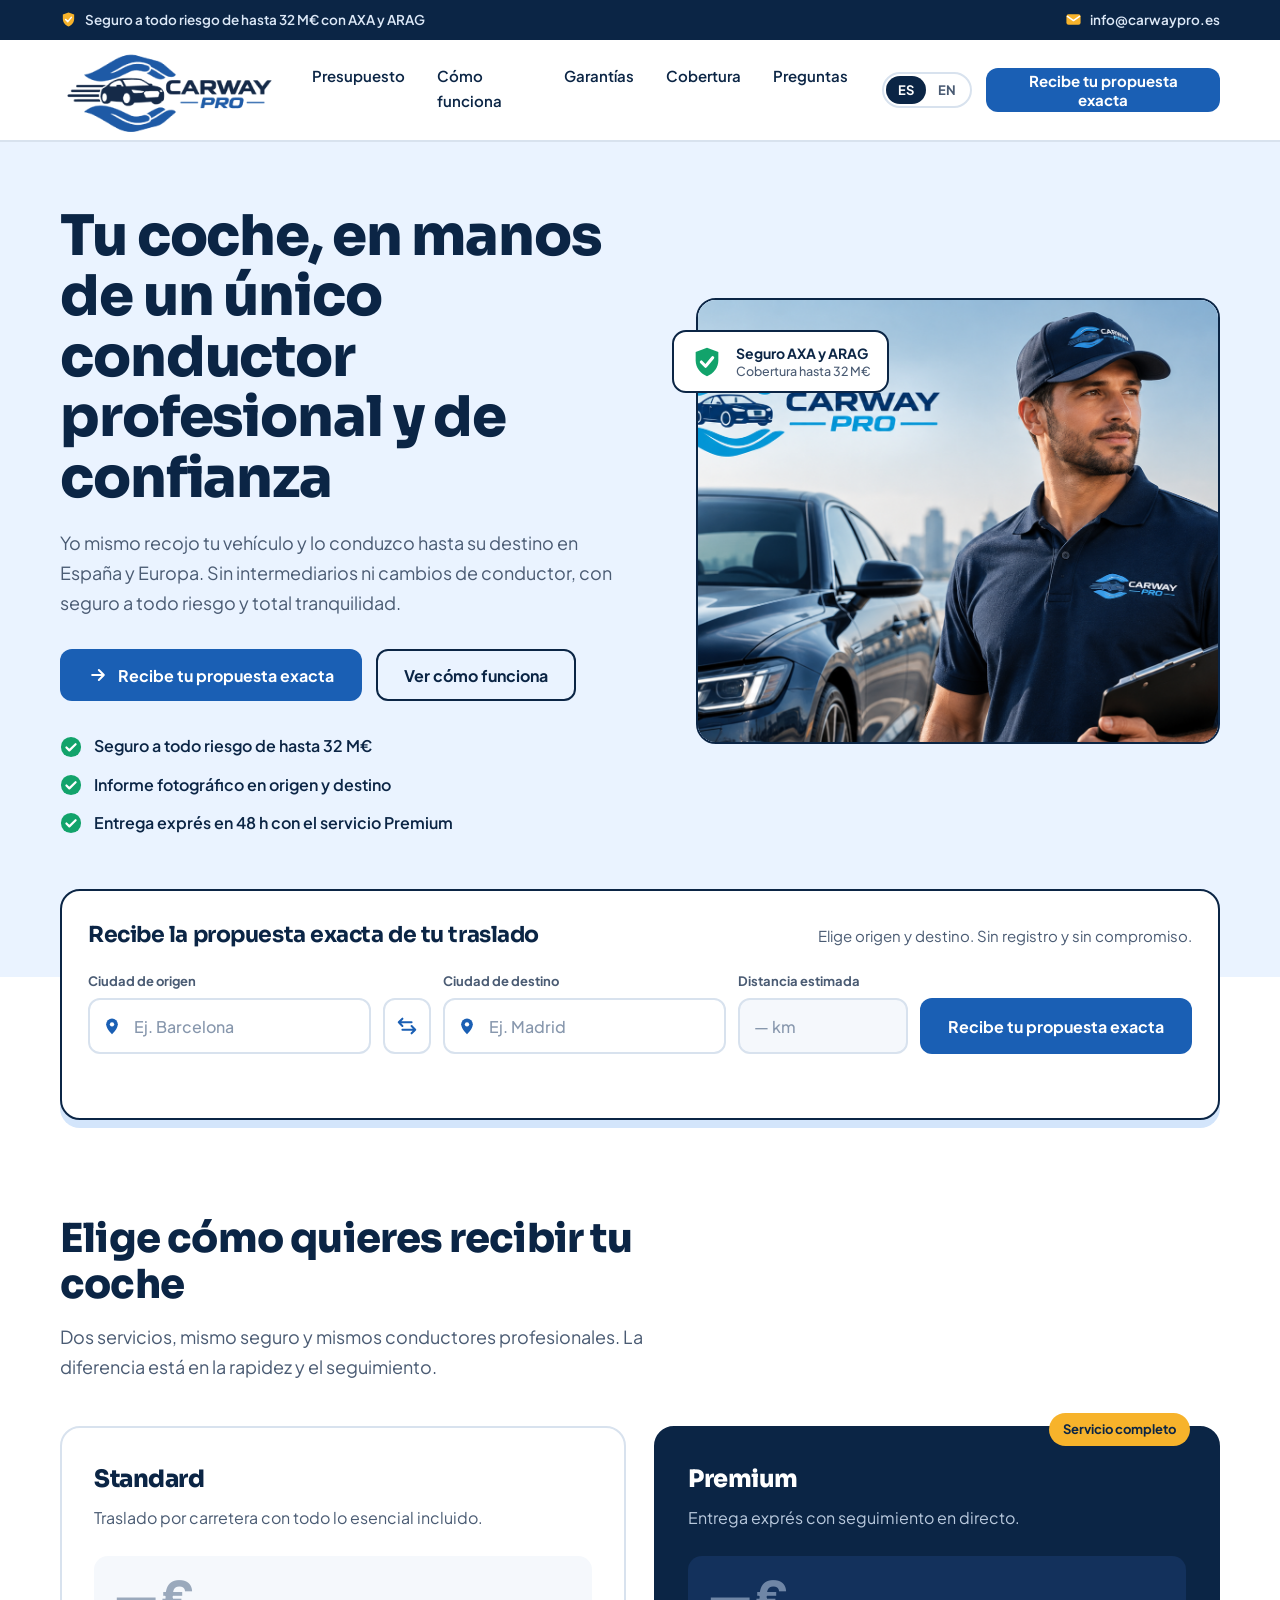
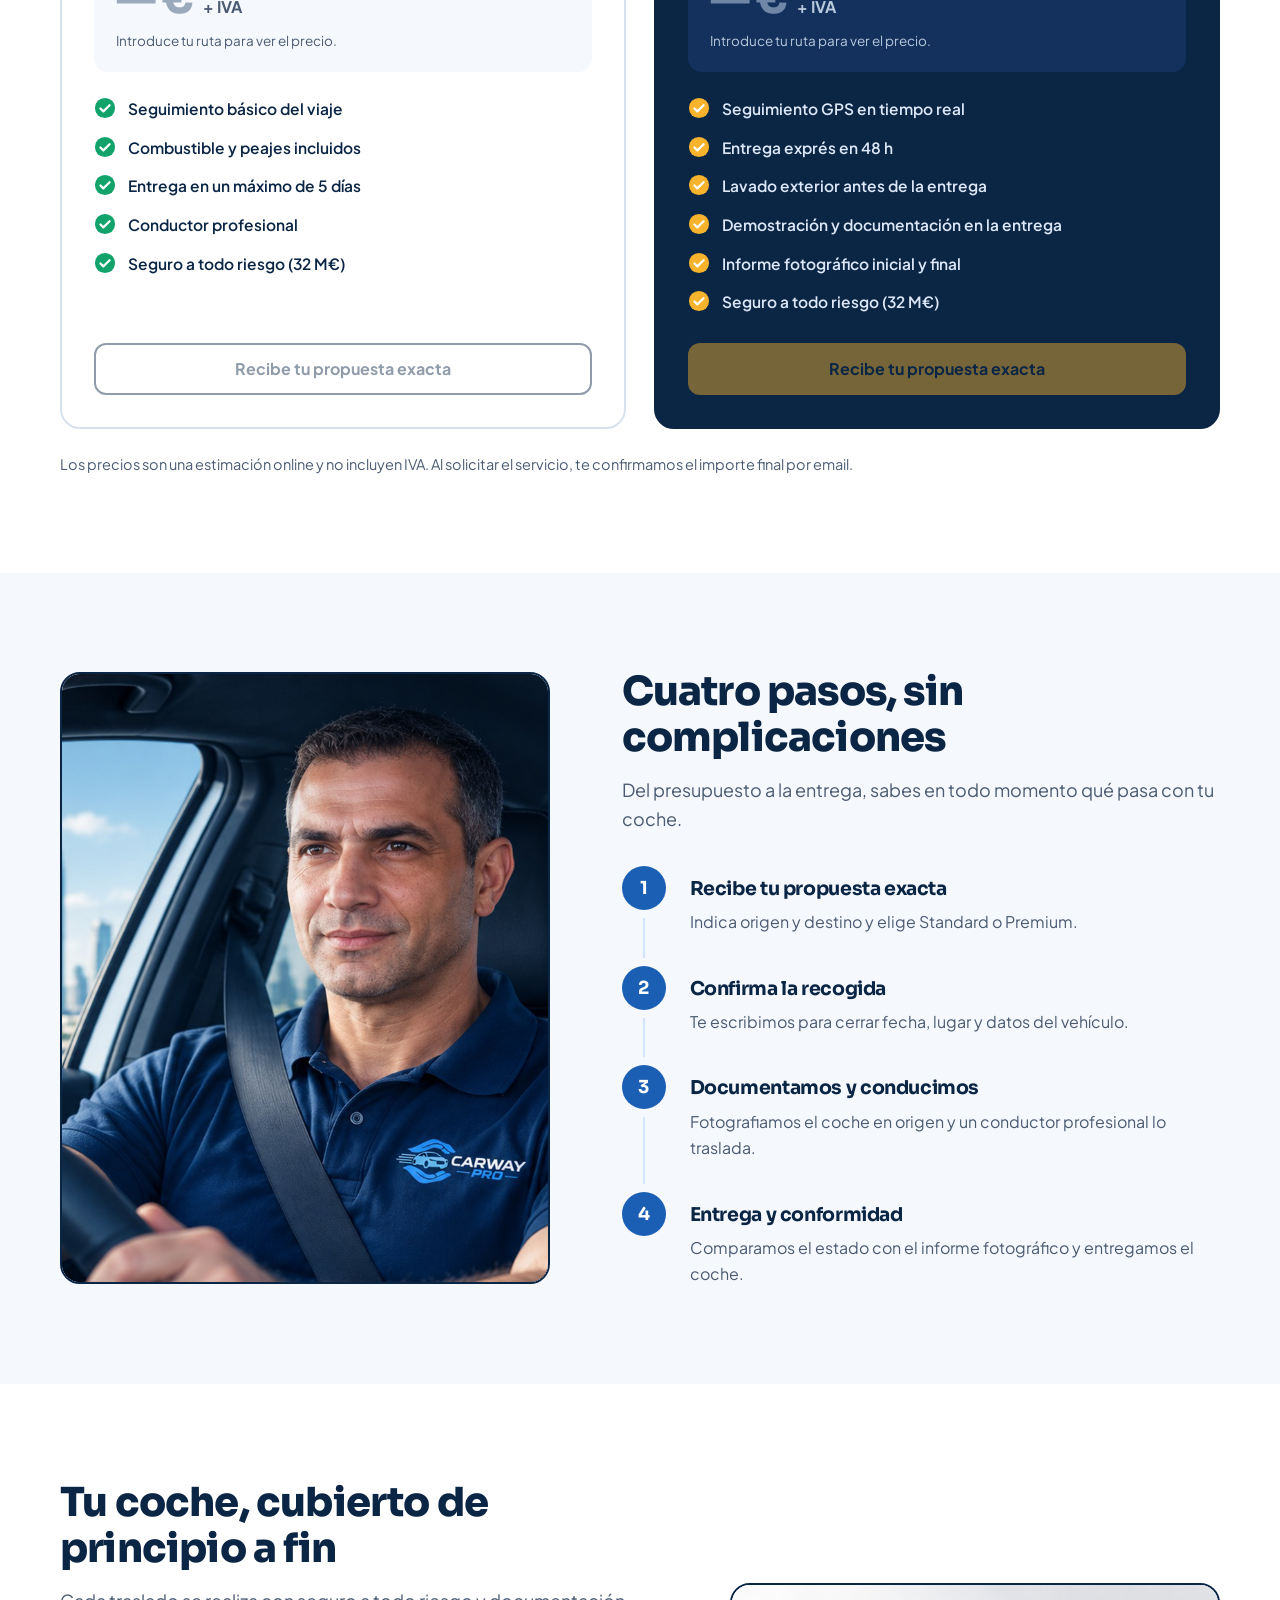
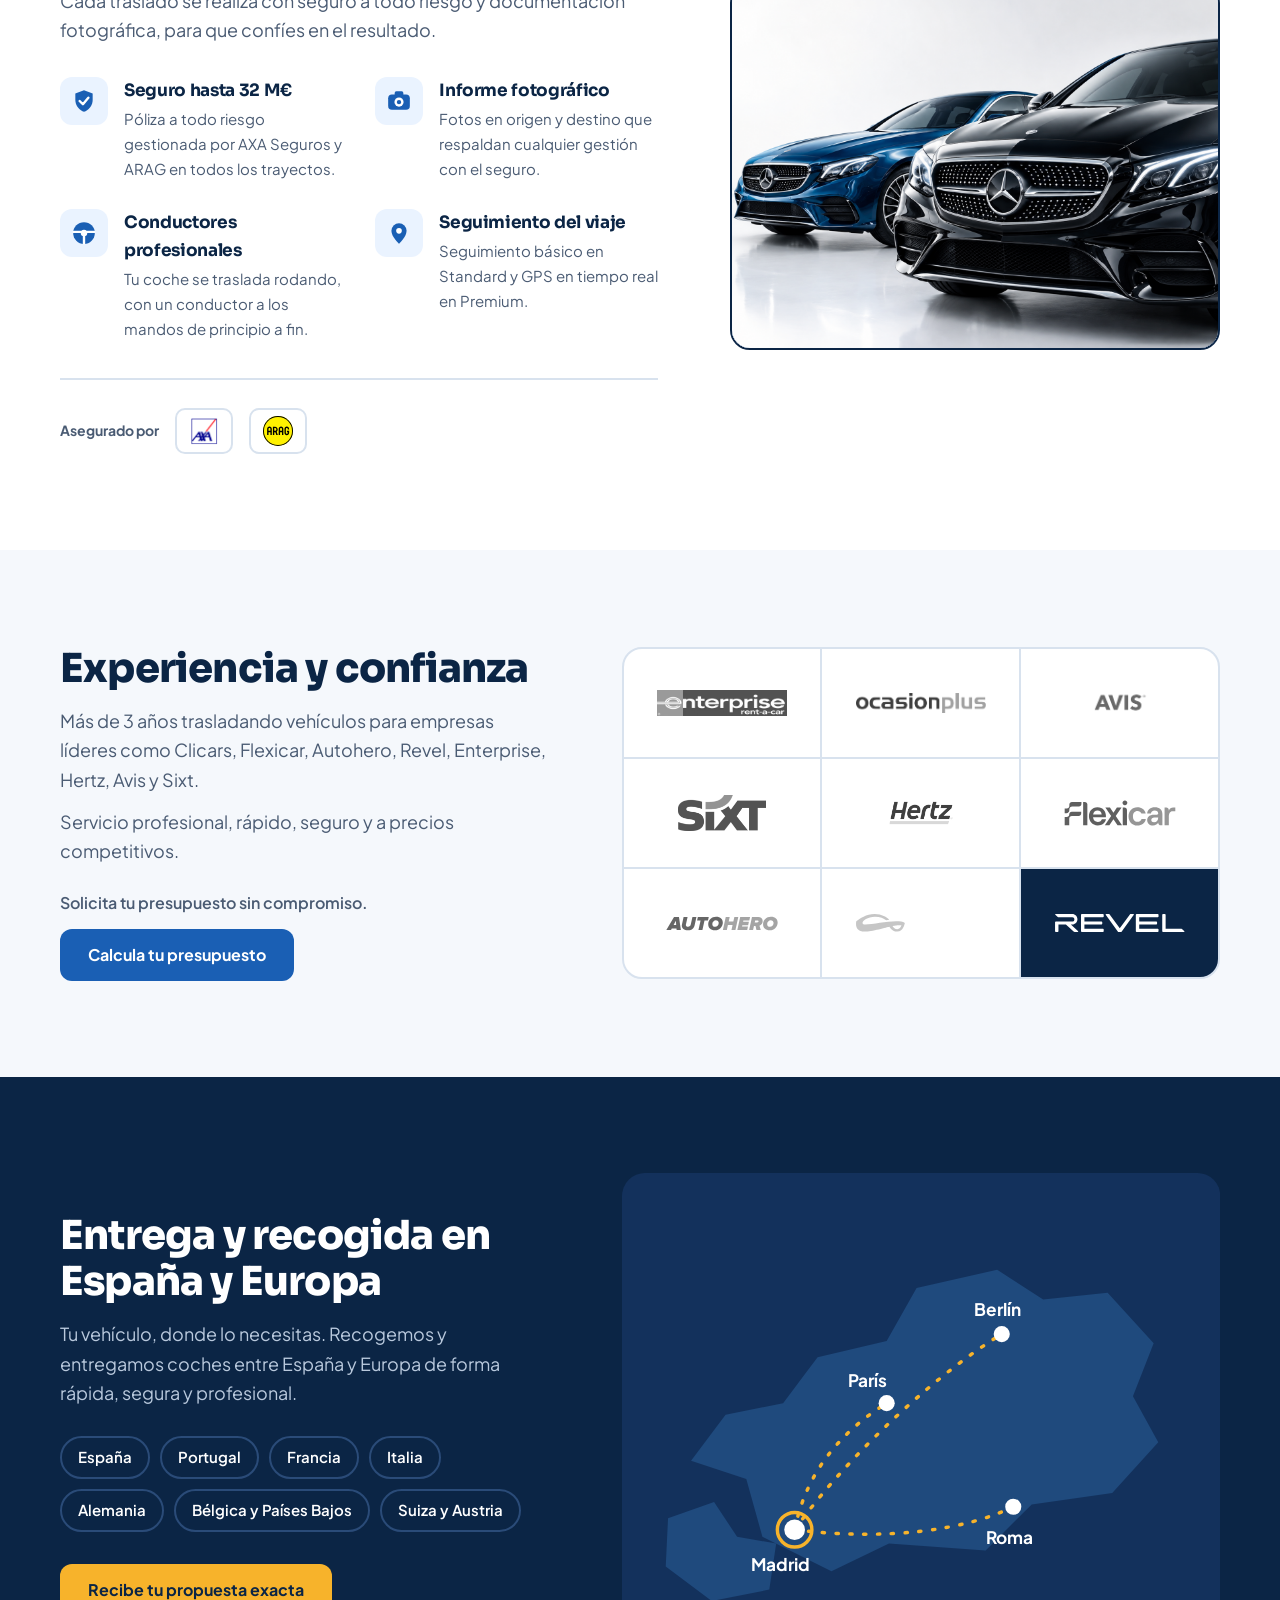
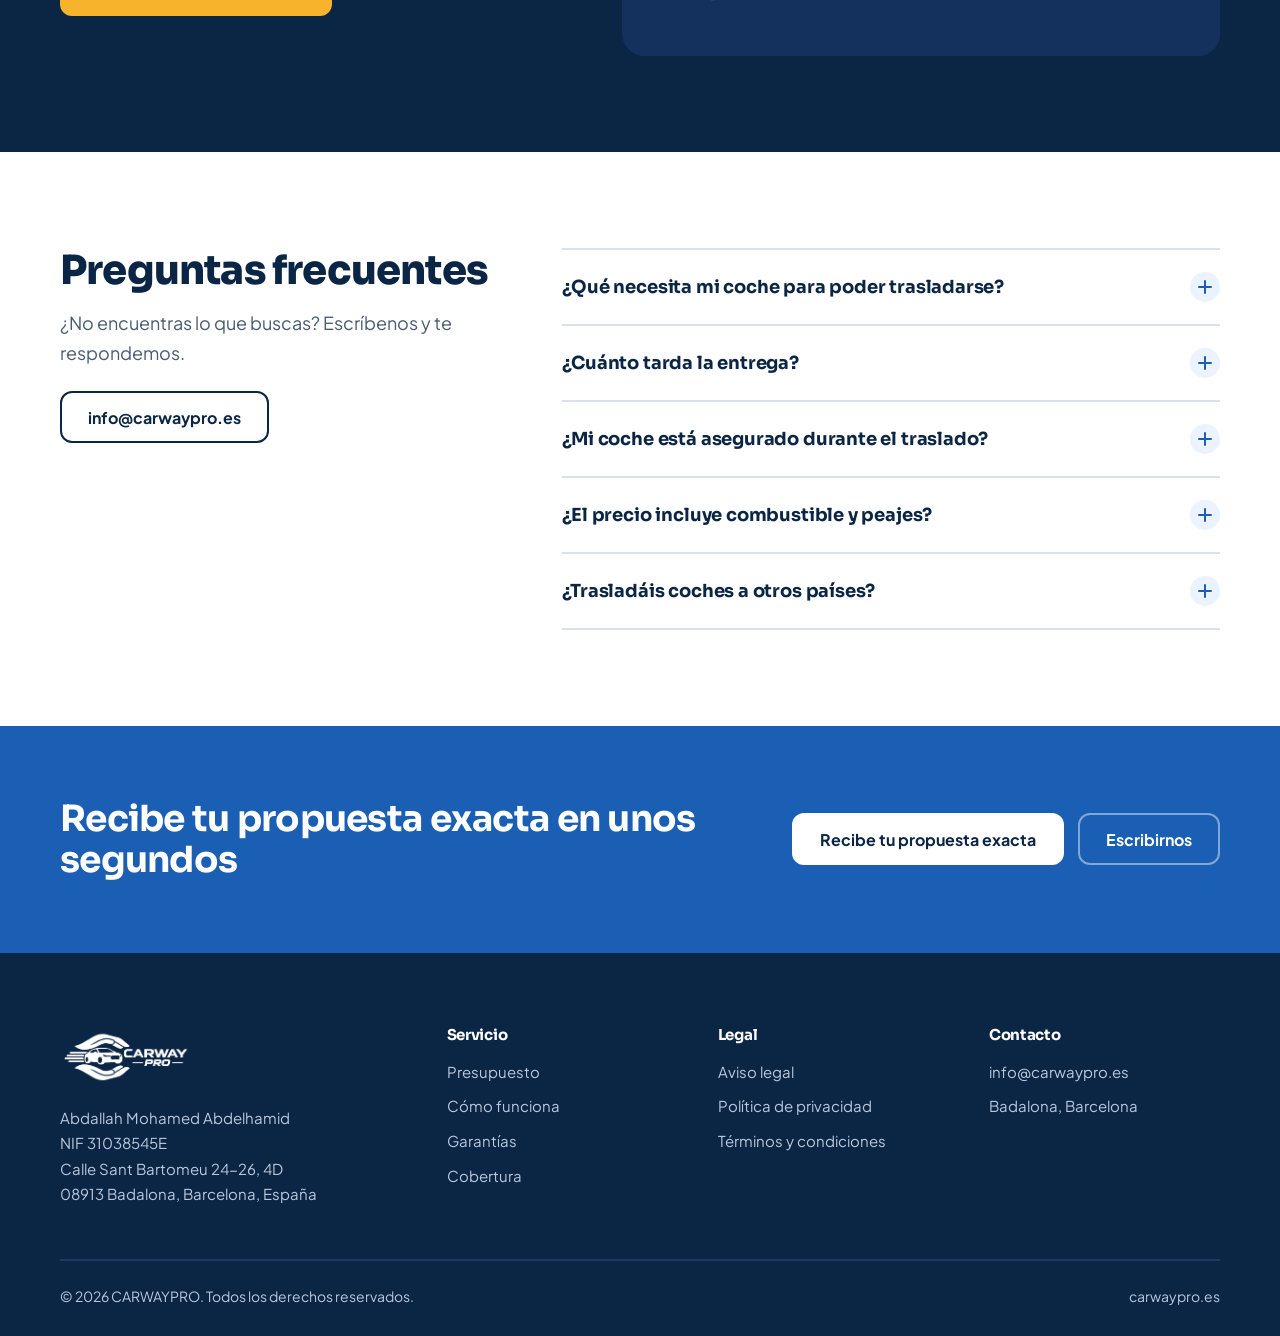
==== commit dd676771: "Update index.html" ====
--- a/index.html
+++ b/index.html
@@ -51,7 +51,7 @@
   <a class="topbar-item topbar-mail" href="mailto:info@carwaypro.es"><svg class="" aria-hidden="true"><use href="#i-mail"/></svg> info@carwaypro.es</a>
 </div></div>
 <header class="site-header"><div class="wrap">
-  <a class="brand" href="index.html" aria-label="CARWAYPRO"><img src="logo.png" alt="CARWAYPRO" width="160" height="54"></a>
+<a class="brand" href="index.html" aria-label="CARWAYPRO"><img src="logo.png" alt="CARWAYPRO" height="75"></a>
   <nav class="nav" id="site-nav" aria-label="Principal"><a href="#presupuesto"><span class="lang-es">Presupuesto</span><span class="lang-en">Quote</span></a><a href="#como-funciona"><span class="lang-es">Cómo funciona</span><span class="lang-en">How it works</span></a><a href="#garantias"><span class="lang-es">Garantías</span><span class="lang-en">Guarantees</span></a><a href="#cobertura"><span class="lang-es">Cobertura</span><span class="lang-en">Coverage</span></a><a href="#faq"><span class="lang-es">Preguntas</span><span class="lang-en">FAQ</span></a></nav>
   <div class="header-actions">
     <div class="lang-switch" role="group" aria-label="Language">
--- a/styles.css
+++ b/styles.css
@@ -54,7 +54,7 @@
 .site-header { position: sticky; top: 0; z-index: 50; background: #fff; border-bottom: 2px solid var(--line); }
 .site-header .wrap { display: flex; align-items: center; gap: 32px; min-height: 78px; }
 .brand { display: flex; align-items: center; flex: none; }
-.brand img { height: 54px; width: auto; }
+.brand img { height: 100px; width: auto; }
 .nav { display: flex; gap: 28px; margin-inline: auto; }
 .nav a { font-weight: 600; font-size: 15px; color: var(--navy); padding: 6px 2px; border-bottom: 2px solid transparent; transition: border-color .2s; }
 .nav a:hover, .nav a[aria-current="page"] { border-color: var(--blue); }
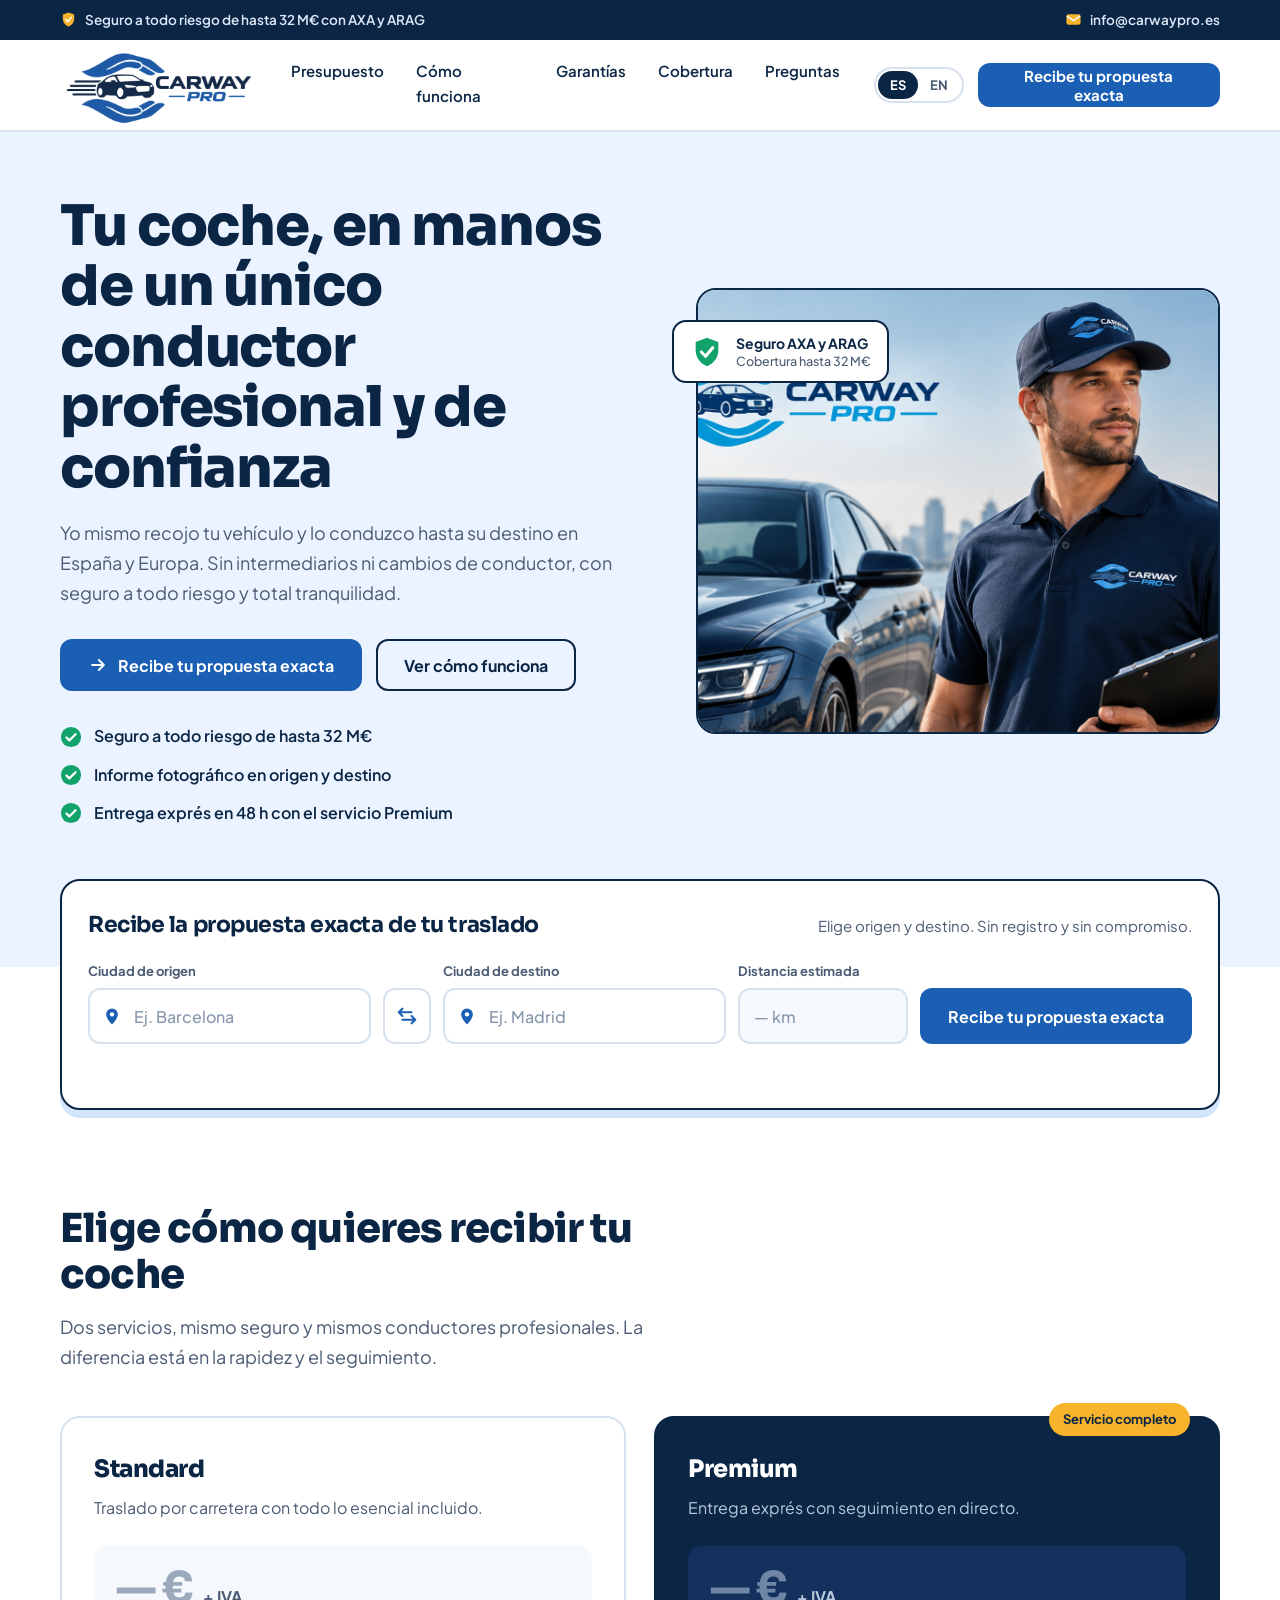
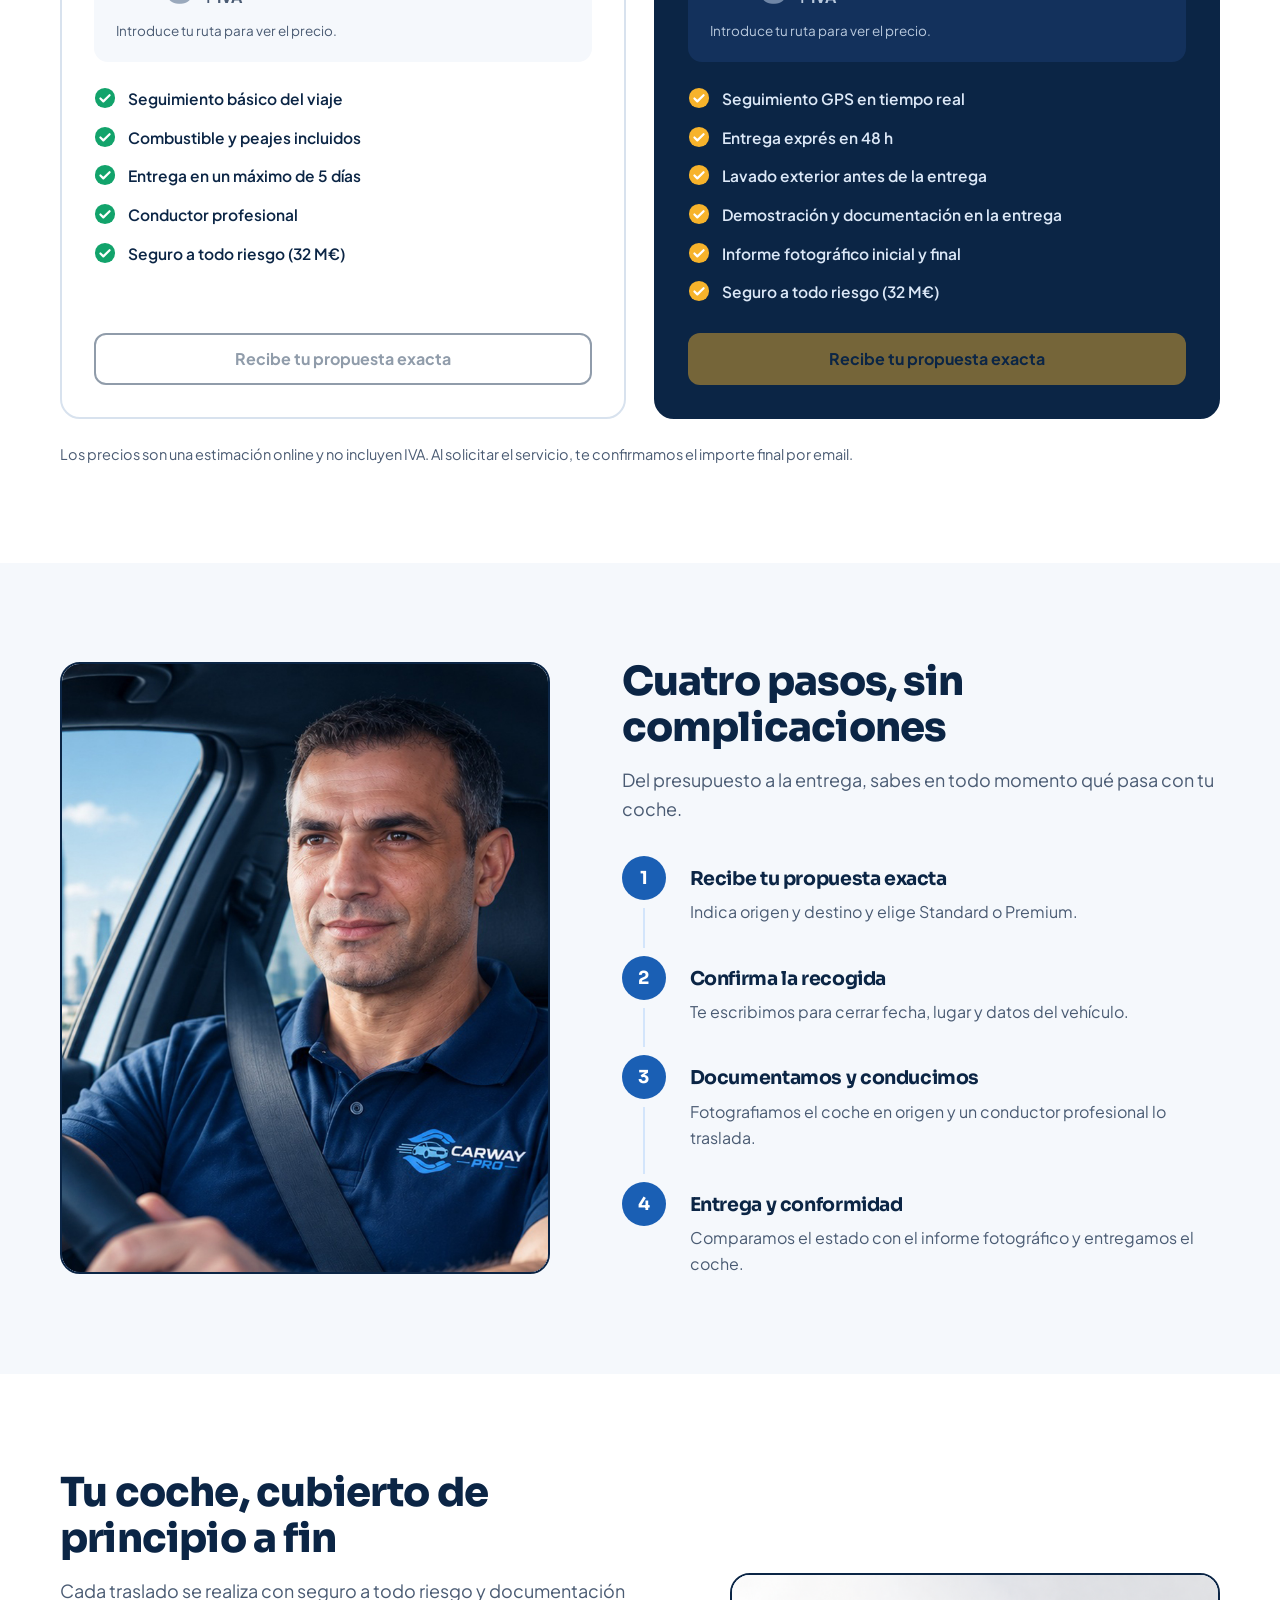
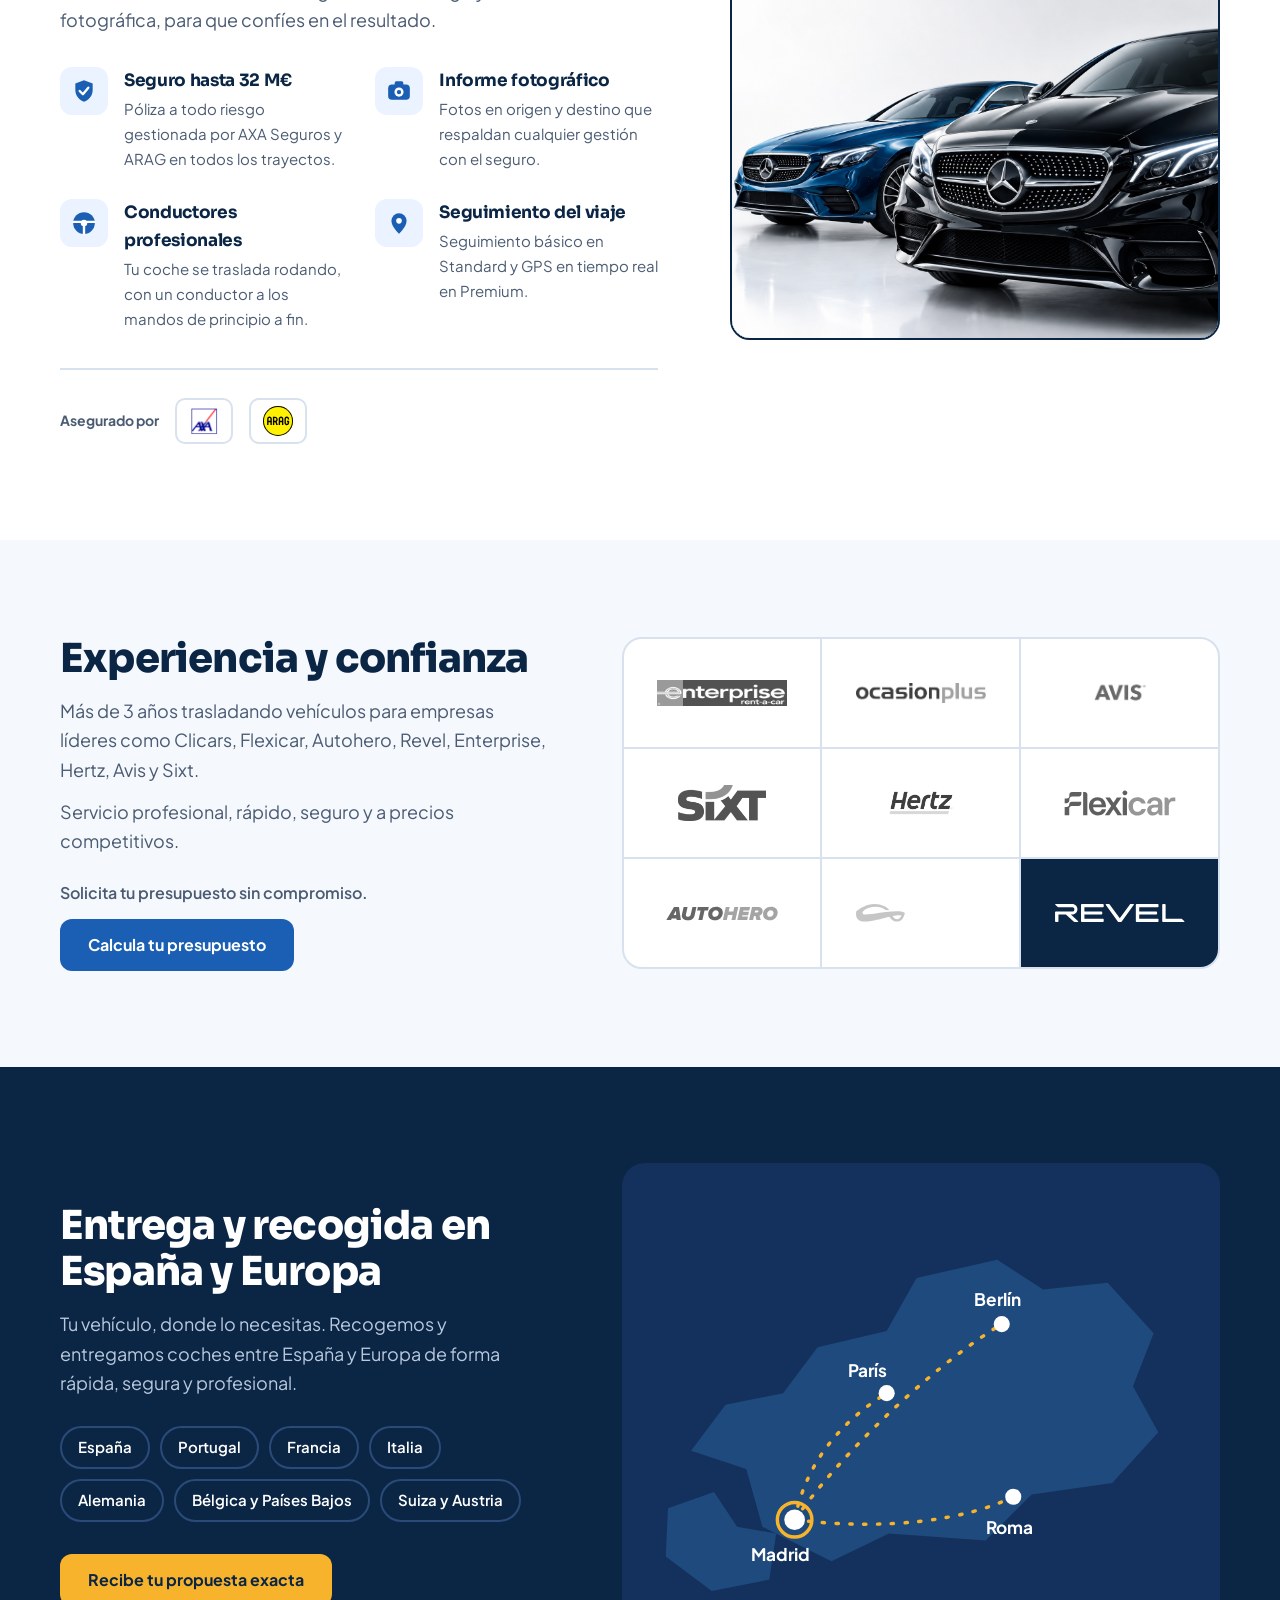
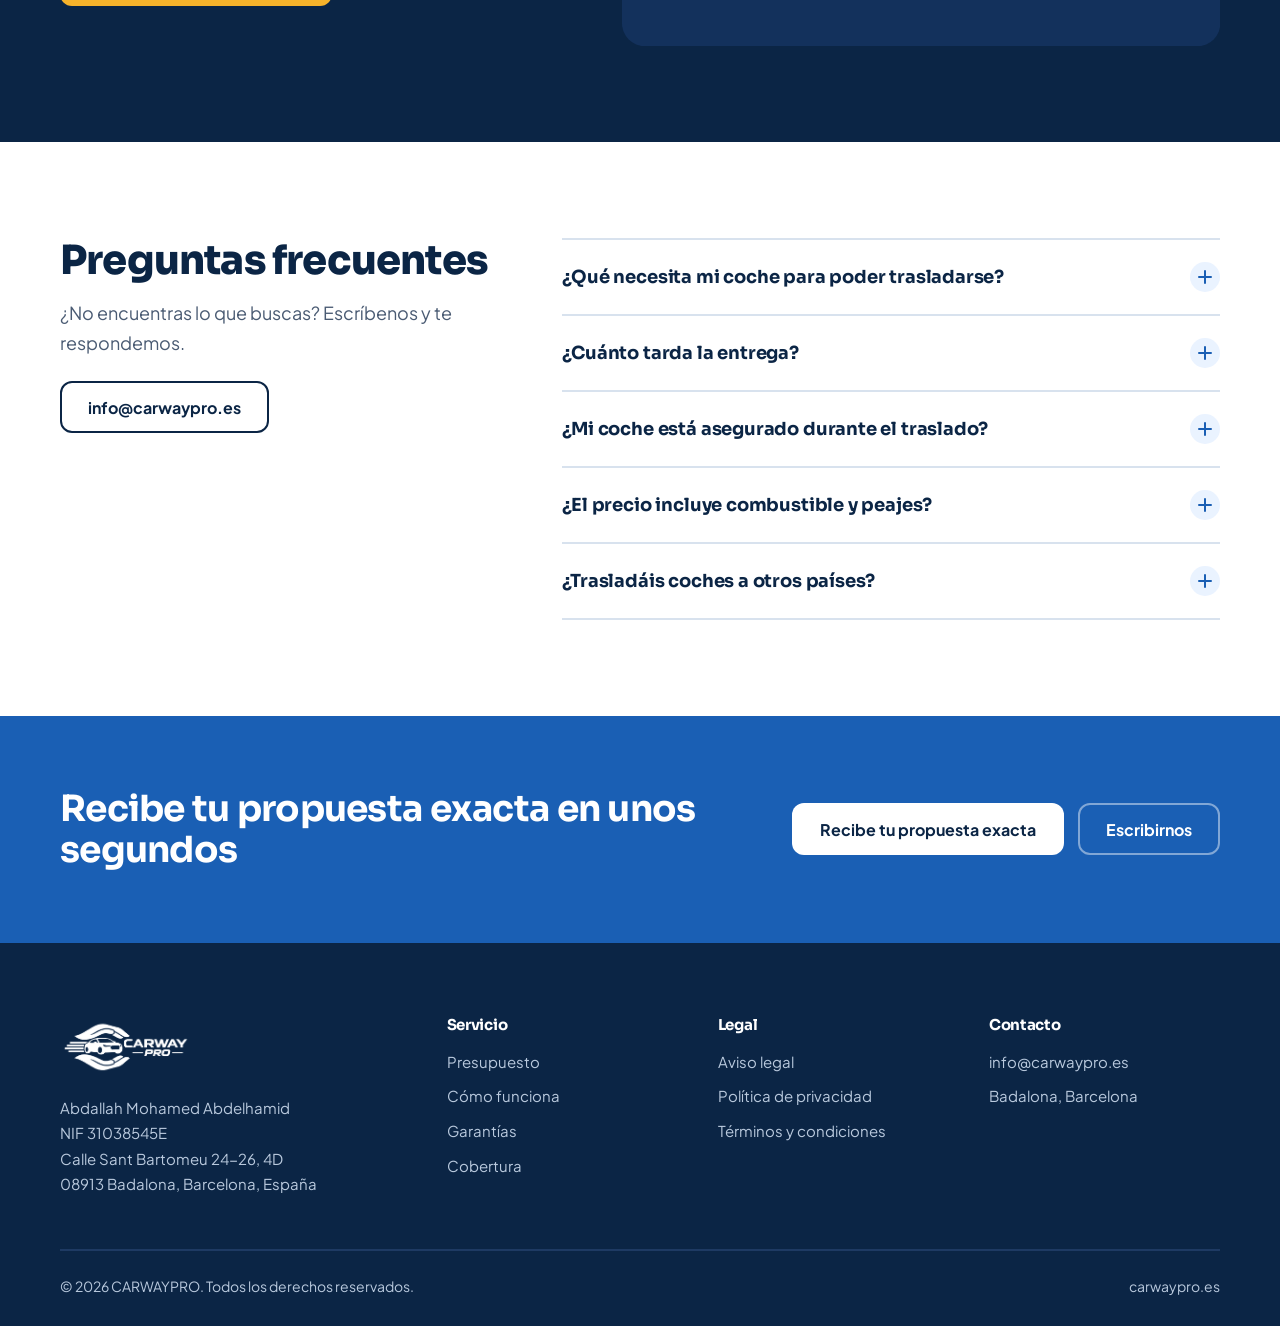
==== commit 301e7098: "Update index.html" ====
--- a/index.html
+++ b/index.html
@@ -51,7 +51,7 @@
   <a class="topbar-item topbar-mail" href="mailto:info@carwaypro.es"><svg class="" aria-hidden="true"><use href="#i-mail"/></svg> info@carwaypro.es</a>
 </div></div>
 <header class="site-header"><div class="wrap">
-<a class="brand" href="index.html" aria-label="CARWAYPRO"><img src="logo.png" alt="CARWAYPRO" height="75"></a>
+<a class="brand" href="index.html" aria-label="CARWAYPRO"><img src="logo.png" alt="CARWAYPRO" style="height: 90px; width: auto; max-width: none;"></a>
   <nav class="nav" id="site-nav" aria-label="Principal"><a href="#presupuesto"><span class="lang-es">Presupuesto</span><span class="lang-en">Quote</span></a><a href="#como-funciona"><span class="lang-es">Cómo funciona</span><span class="lang-en">How it works</span></a><a href="#garantias"><span class="lang-es">Garantías</span><span class="lang-en">Guarantees</span></a><a href="#cobertura"><span class="lang-es">Cobertura</span><span class="lang-en">Coverage</span></a><a href="#faq"><span class="lang-es">Preguntas</span><span class="lang-en">FAQ</span></a></nav>
   <div class="header-actions">
     <div class="lang-switch" role="group" aria-label="Language">
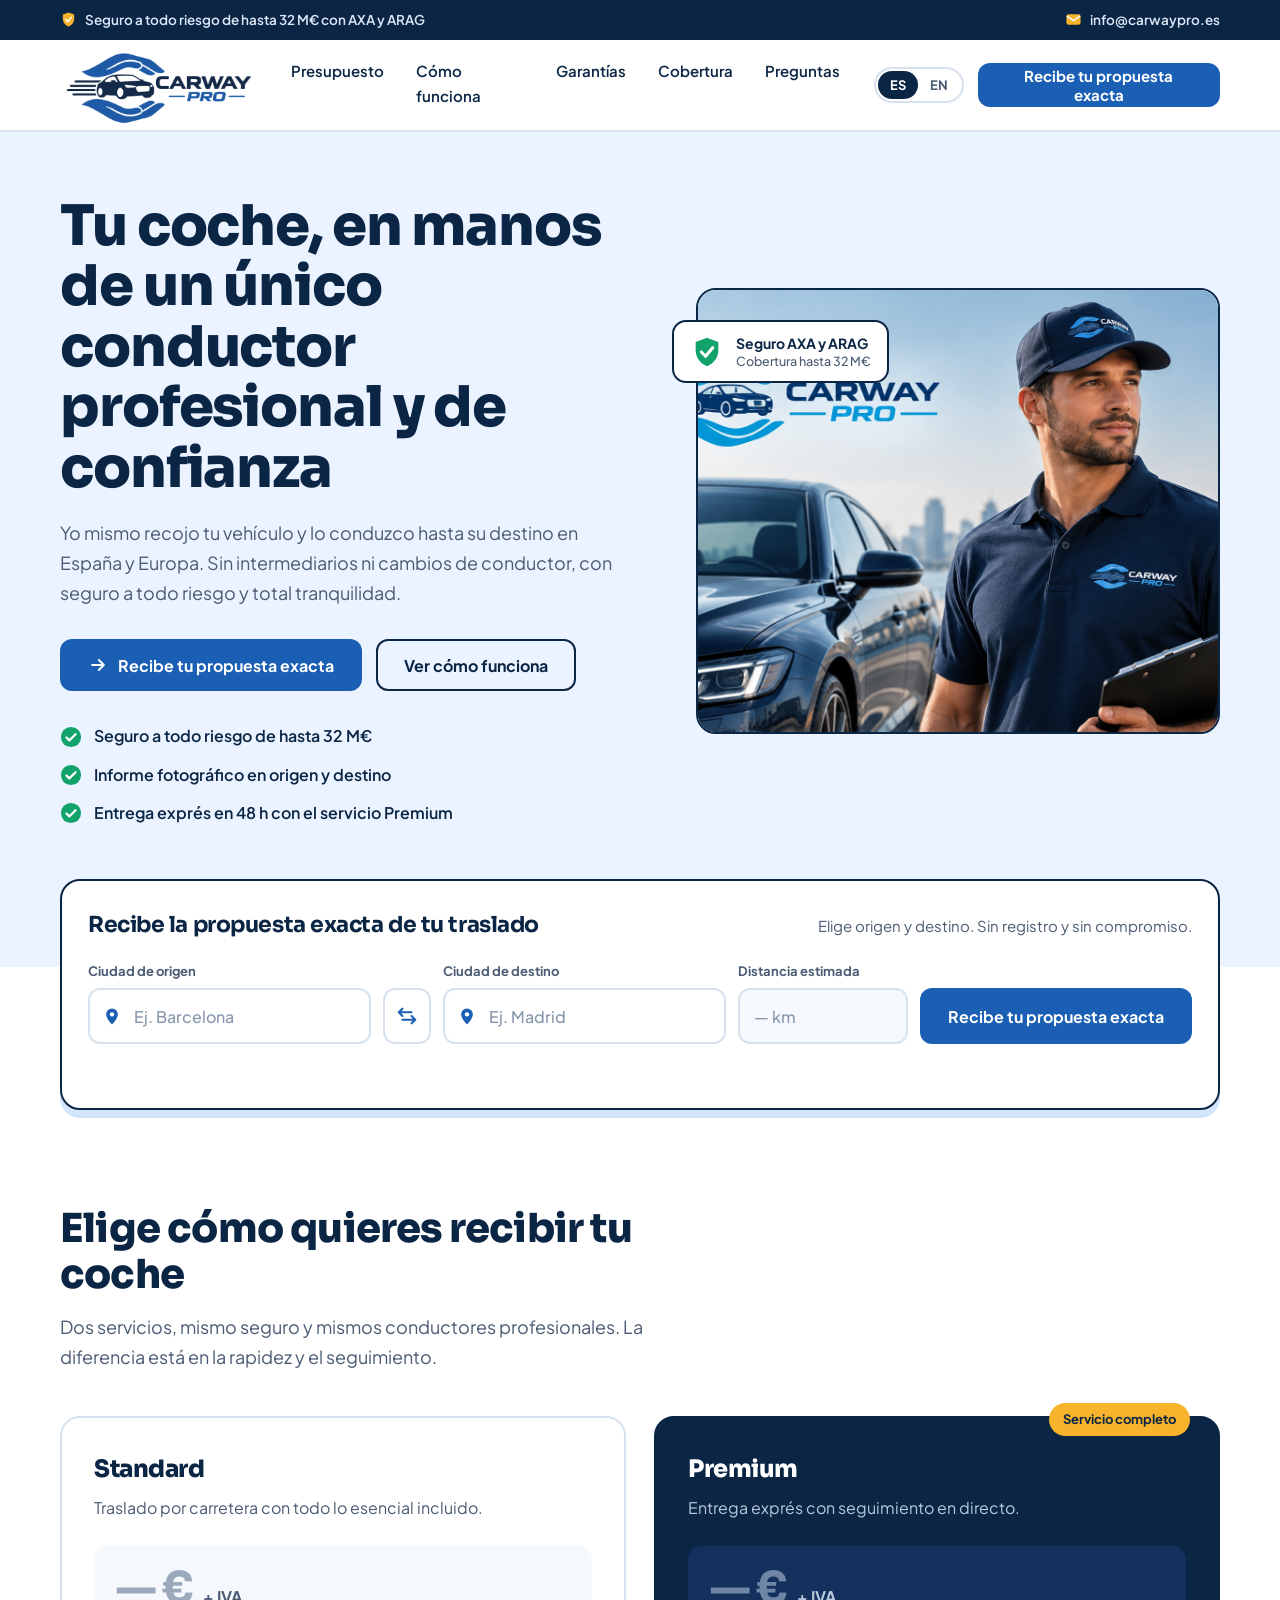
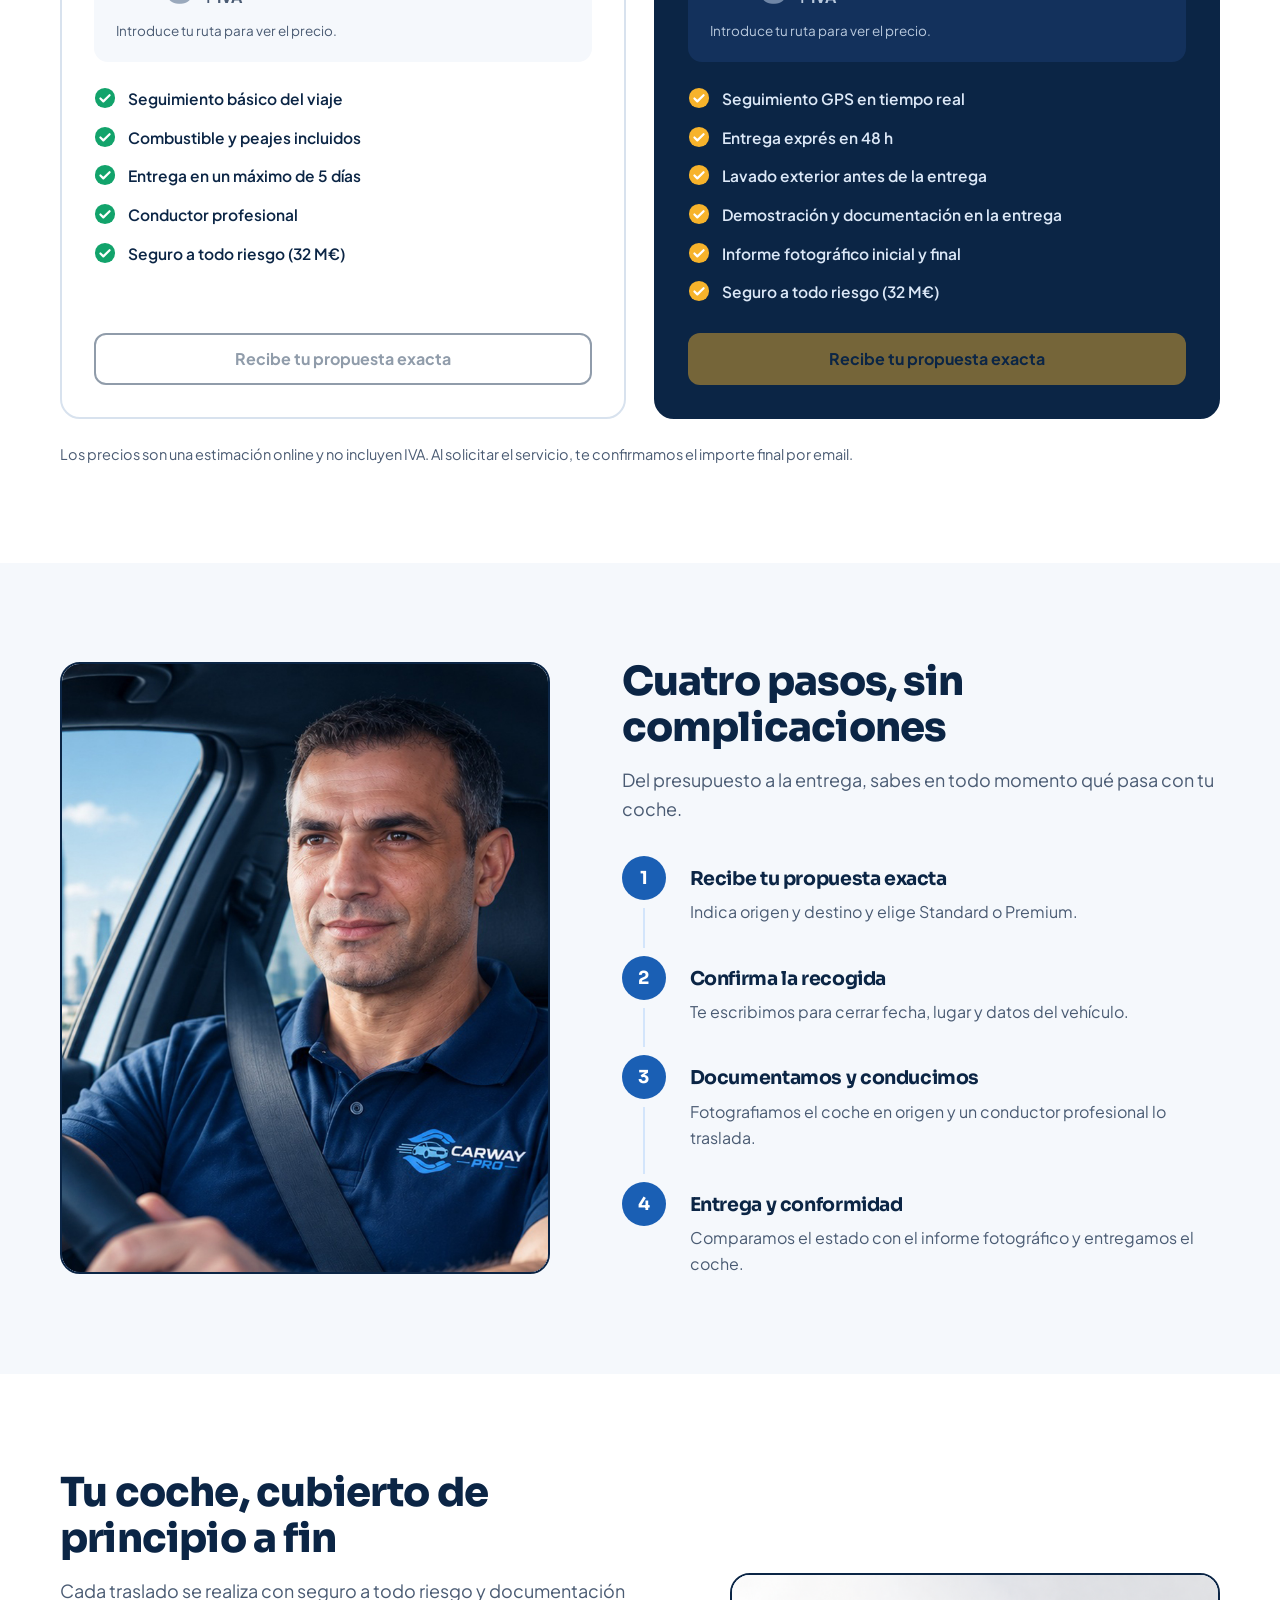
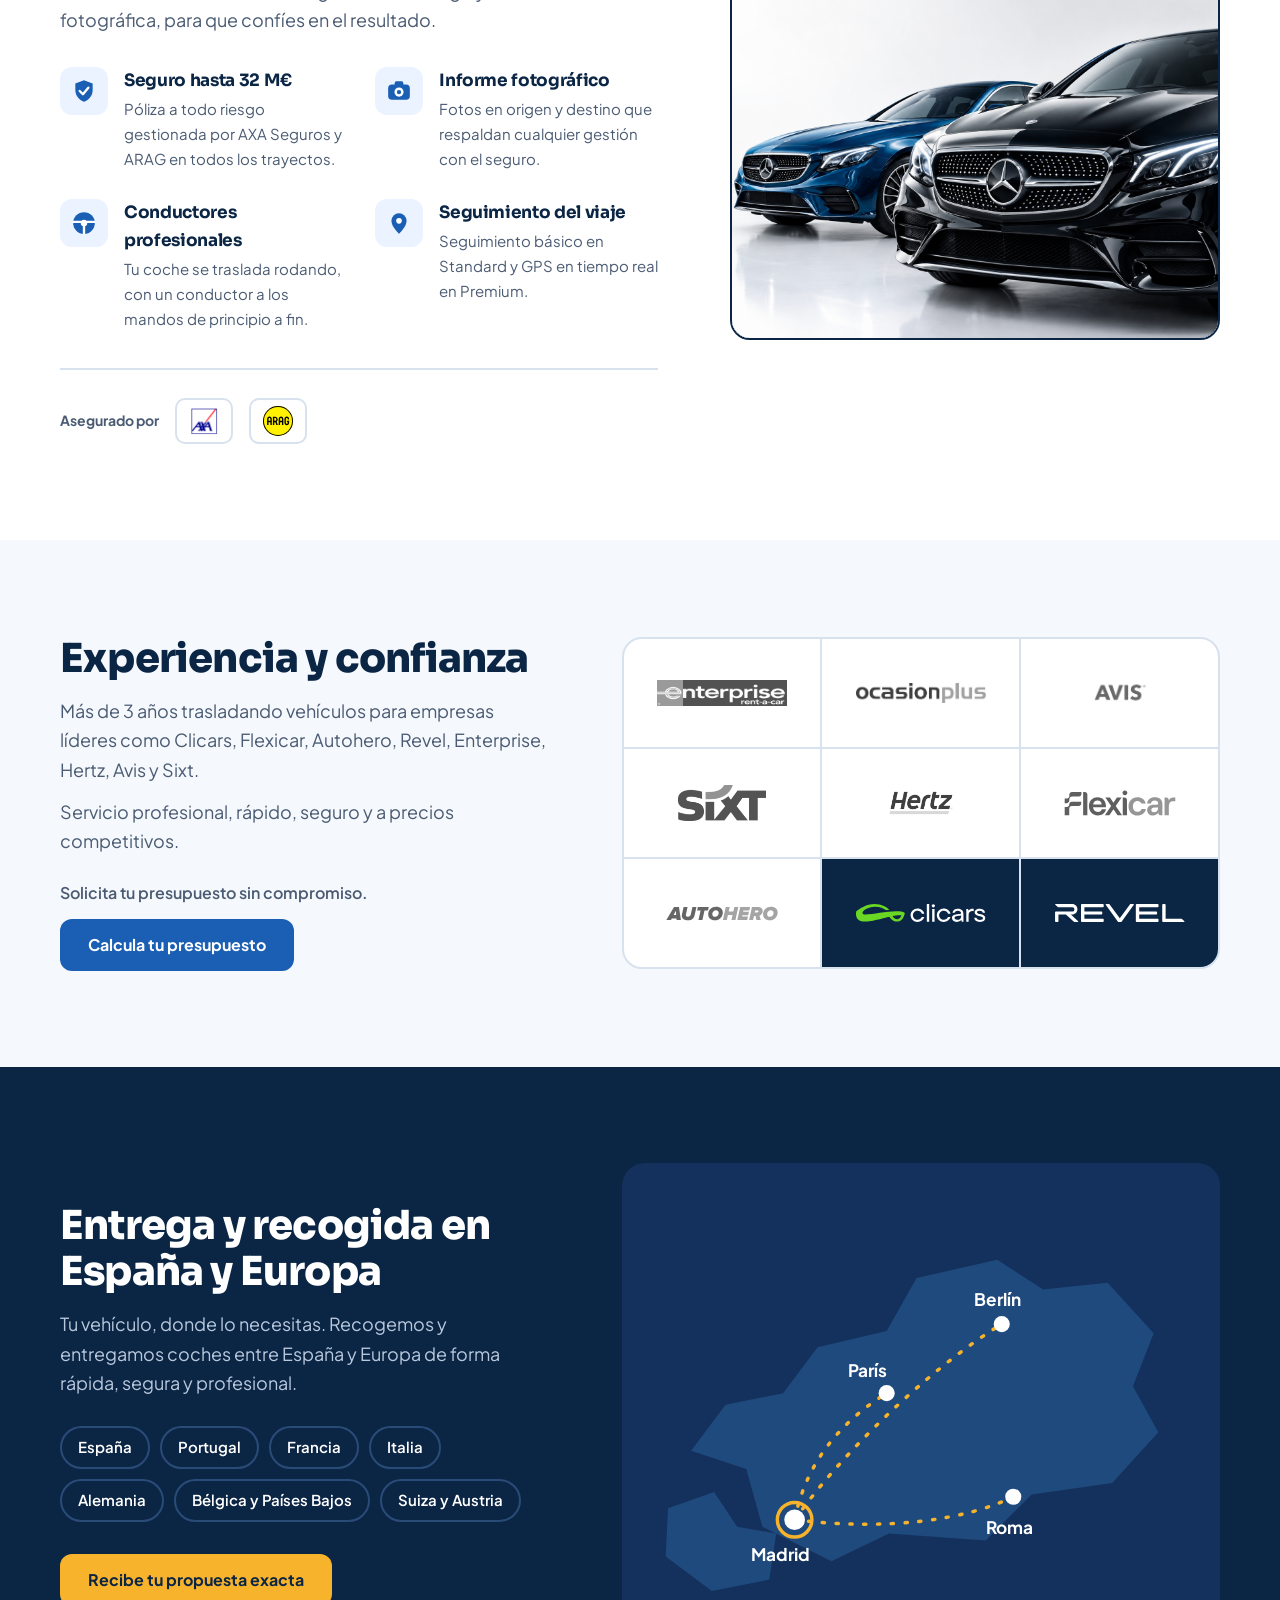
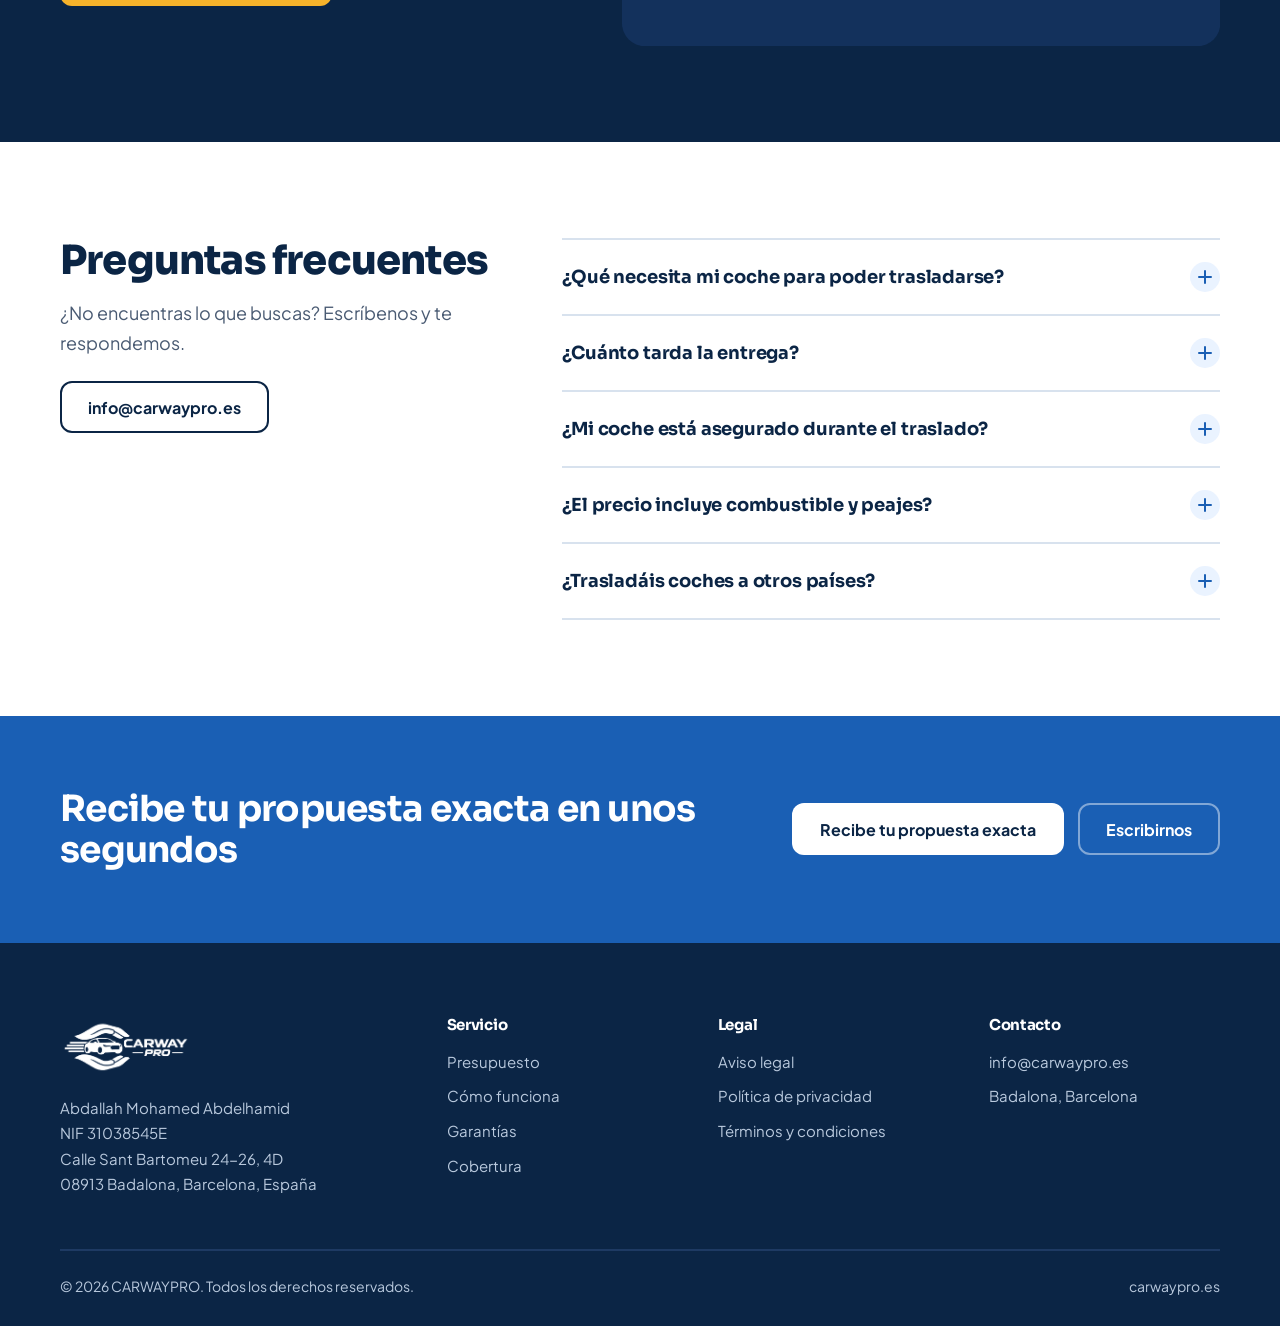
==== commit 29aa02cc: "Update index.html" ====
--- a/index.html
+++ b/index.html
@@ -202,7 +202,17 @@
         </a>
       </div>
     </div>
-    <div class="logos"><div class="logo-cell"><img src="logo-enterprise-rent-a-car.png" alt="Enterprise Rent-A-Car" loading="lazy"></div><div class="logo-cell"><img src="ocasionplus.png" alt="OcasionPlus" loading="lazy"></div><div class="logo-cell"><img src="avis.png" alt="Avis" loading="lazy"></div><div class="logo-cell"><img src="sixt.png" alt="Sixt" loading="lazy"></div><div class="logo-cell"><img src="hertez.png" alt="Hertz" loading="lazy"></div><div class="logo-cell"><img src="flexicar.svg" alt="Flexicar" loading="lazy"></div><div class="logo-cell"><img src="autohero.svg" alt="Autohero" loading="lazy"></div><div class="logo-cell"><img src="clicars.svg" alt="Clicars" loading="lazy"></div><div class="logo-cell dark"><img src="revel-logo-white.svg" alt="Revel" loading="lazy"></div></div>
+<div class="logos">
+  <div class="logo-cell"><img src="logo-enterprise-rent-a-car.png" alt="Enterprise Rent-A-Car" loading="lazy"></div>
+  <div class="logo-cell"><img src="ocasionplus.png" alt="OcasionPlus" loading="lazy"></div>
+  <div class="logo-cell"><img src="avis.png" alt="Avis" loading="lazy"></div>
+  <div class="logo-cell"><img src="sixt.png" alt="Sixt" loading="lazy"></div>
+  <div class="logo-cell"><img src="hertez.png" alt="Hertz" loading="lazy"></div>
+  <div class="logo-cell"><img src="flexicar.svg" alt="Flexicar" loading="lazy"></div>
+  <div class="logo-cell"><img src="autohero.svg" alt="Autohero" loading="lazy"></div>
+  <div class="logo-cell dark"><img src="clicars.svg" alt="Clicars" loading="lazy"></div>
+  <div class="logo-cell dark"><img src="revel-logo-white.svg" alt="Revel" loading="lazy"></div>
+</div>
   </div>
 </section>
 
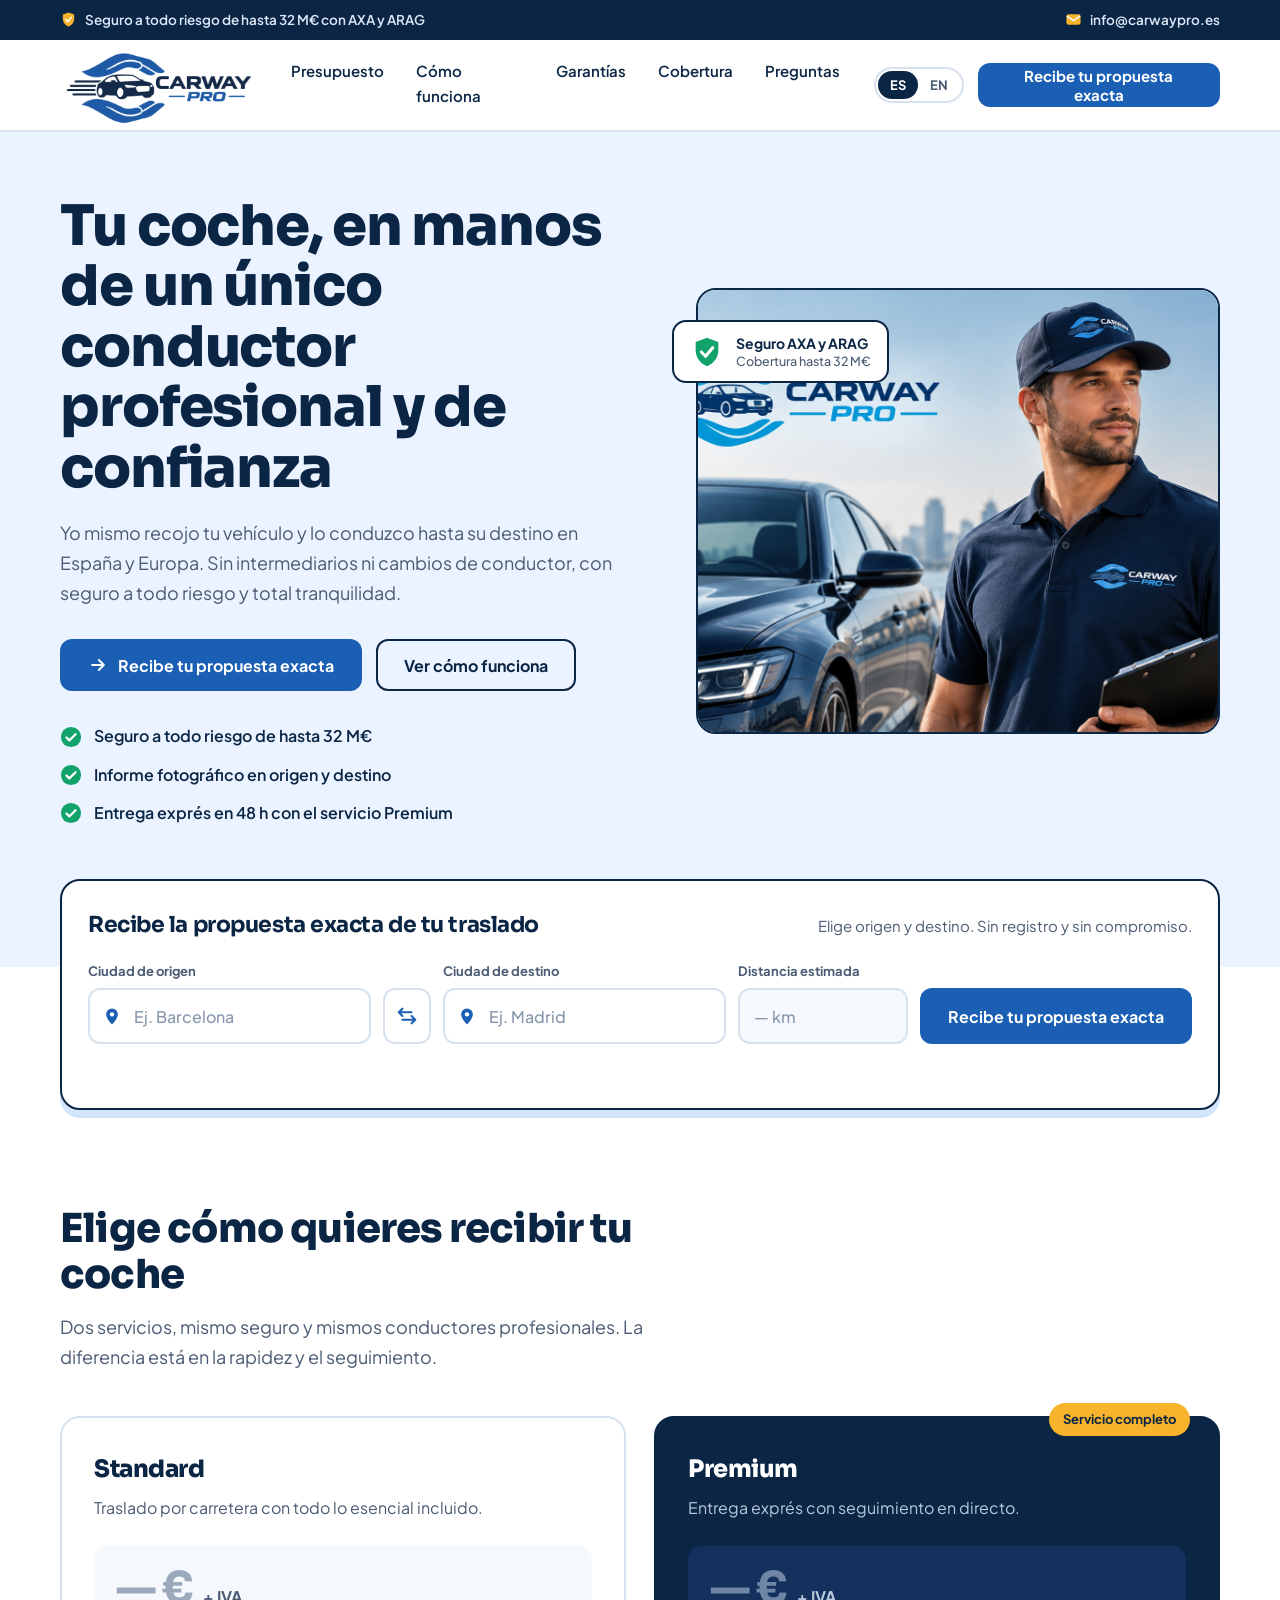
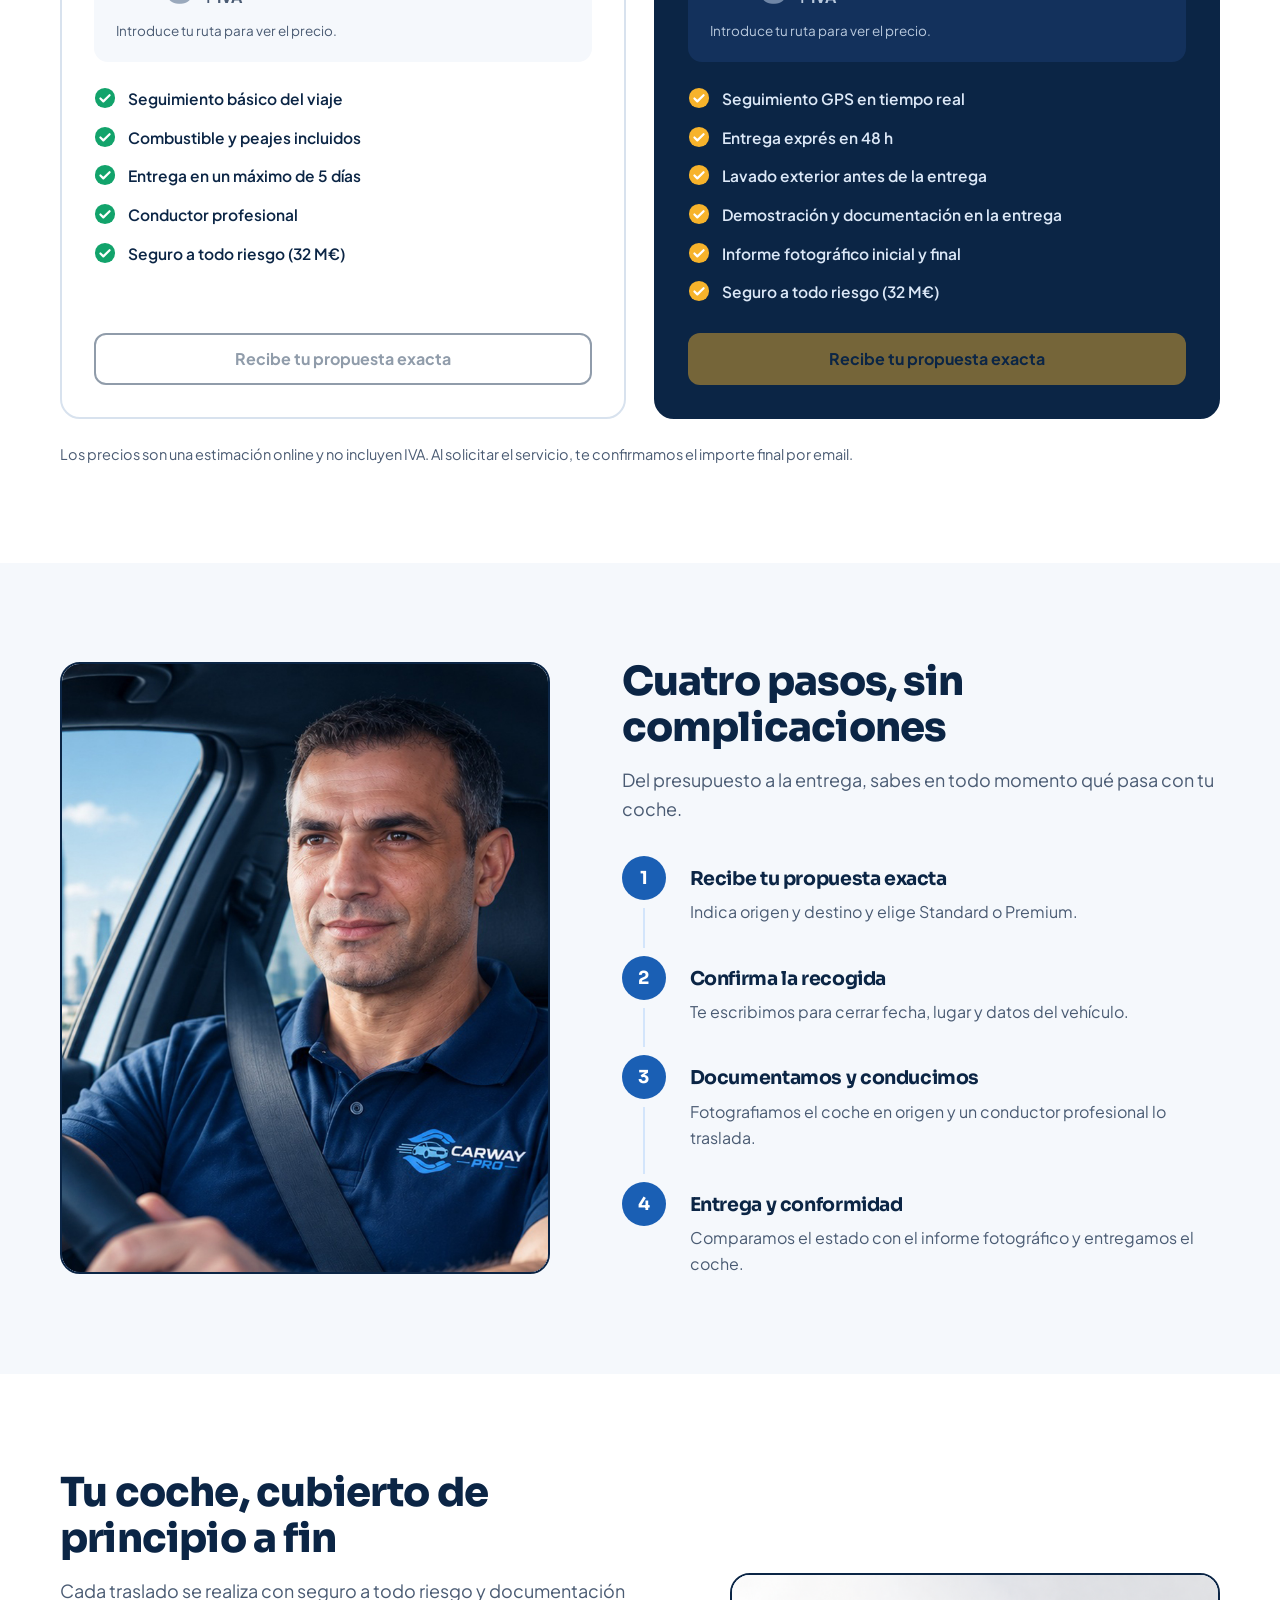
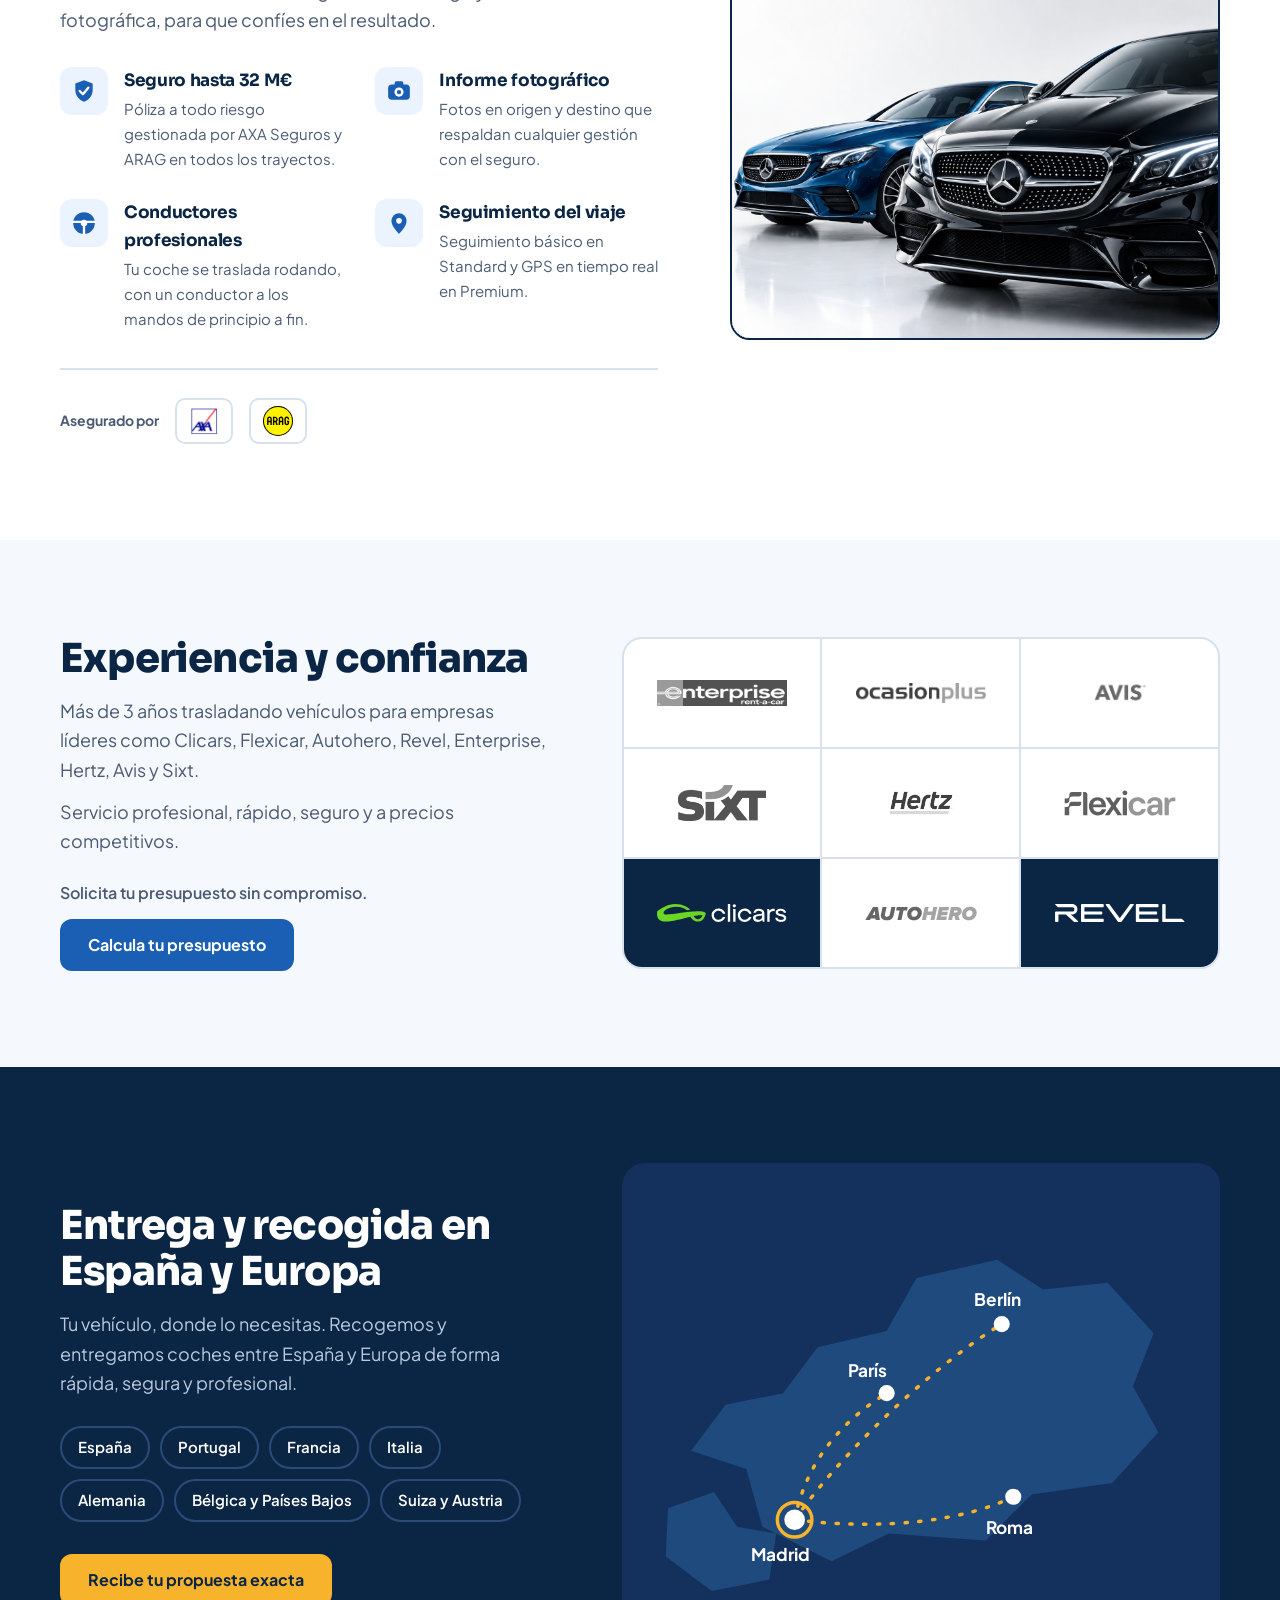
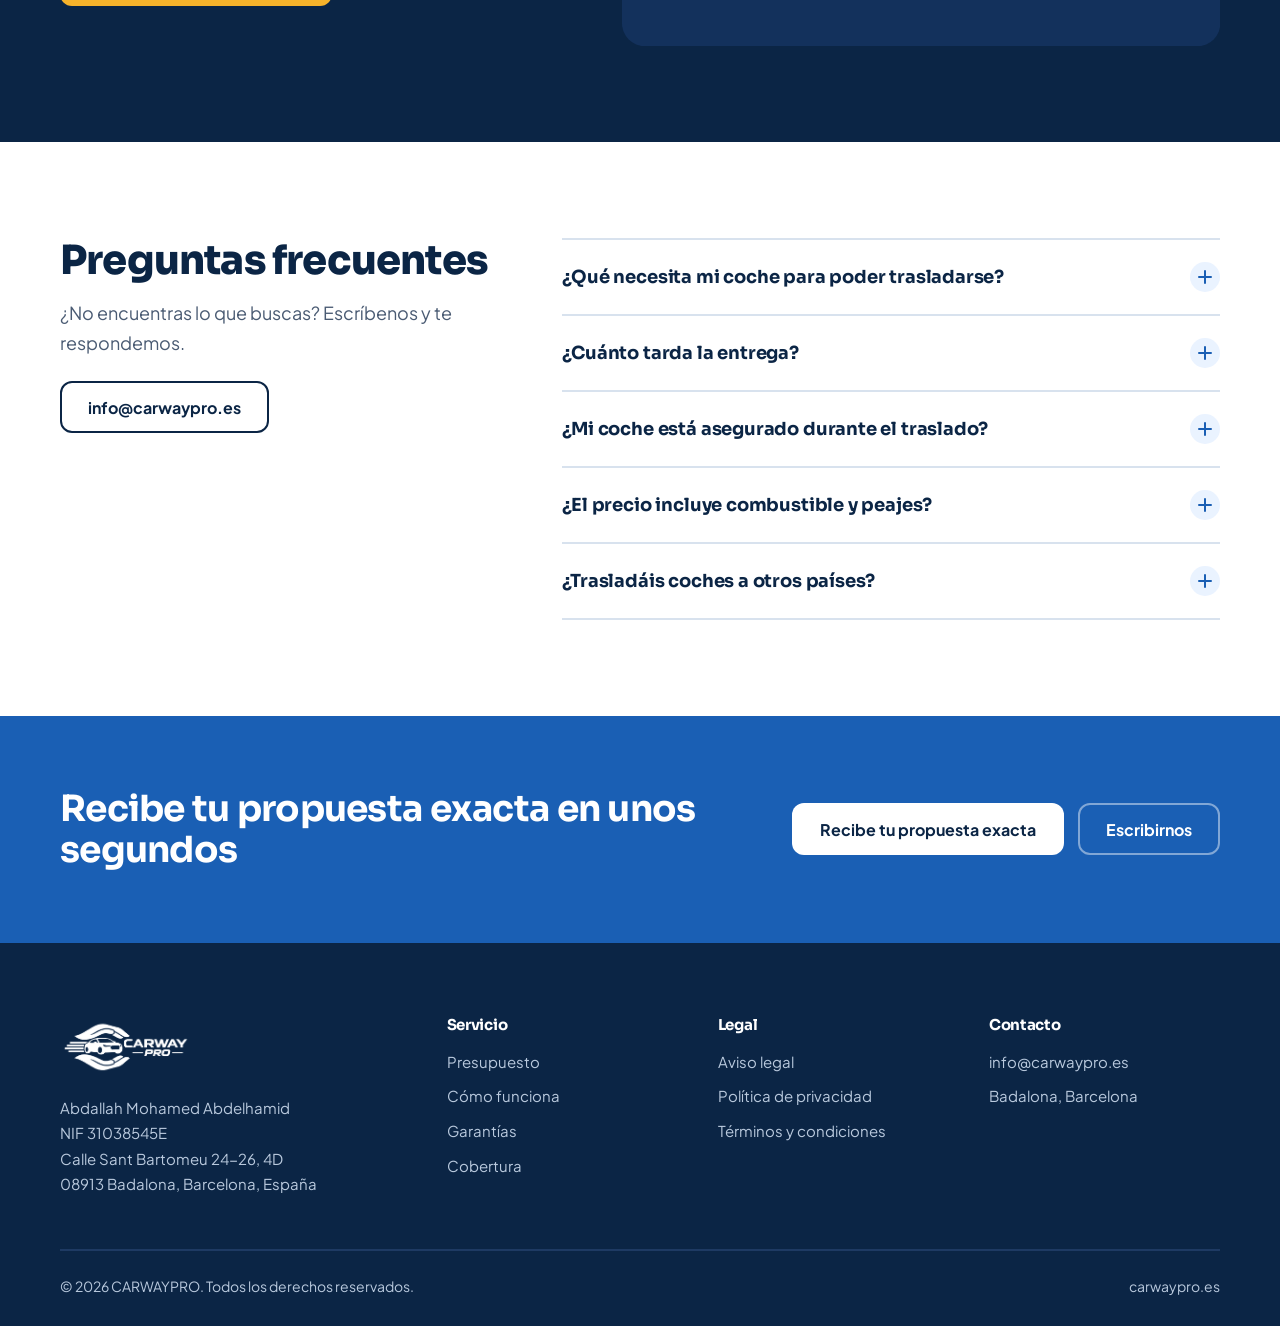
==== commit 7f6cf736: "Update index.html" ====
--- a/index.html
+++ b/index.html
@@ -209,8 +209,8 @@
   <div class="logo-cell"><img src="sixt.png" alt="Sixt" loading="lazy"></div>
   <div class="logo-cell"><img src="hertez.png" alt="Hertz" loading="lazy"></div>
   <div class="logo-cell"><img src="flexicar.svg" alt="Flexicar" loading="lazy"></div>
+   <div class="logo-cell dark"><img src="clicars.svg" alt="Clicars" loading="lazy"></div>
   <div class="logo-cell"><img src="autohero.svg" alt="Autohero" loading="lazy"></div>
-  <div class="logo-cell dark"><img src="clicars.svg" alt="Clicars" loading="lazy"></div>
   <div class="logo-cell dark"><img src="revel-logo-white.svg" alt="Revel" loading="lazy"></div>
 </div>
   </div>
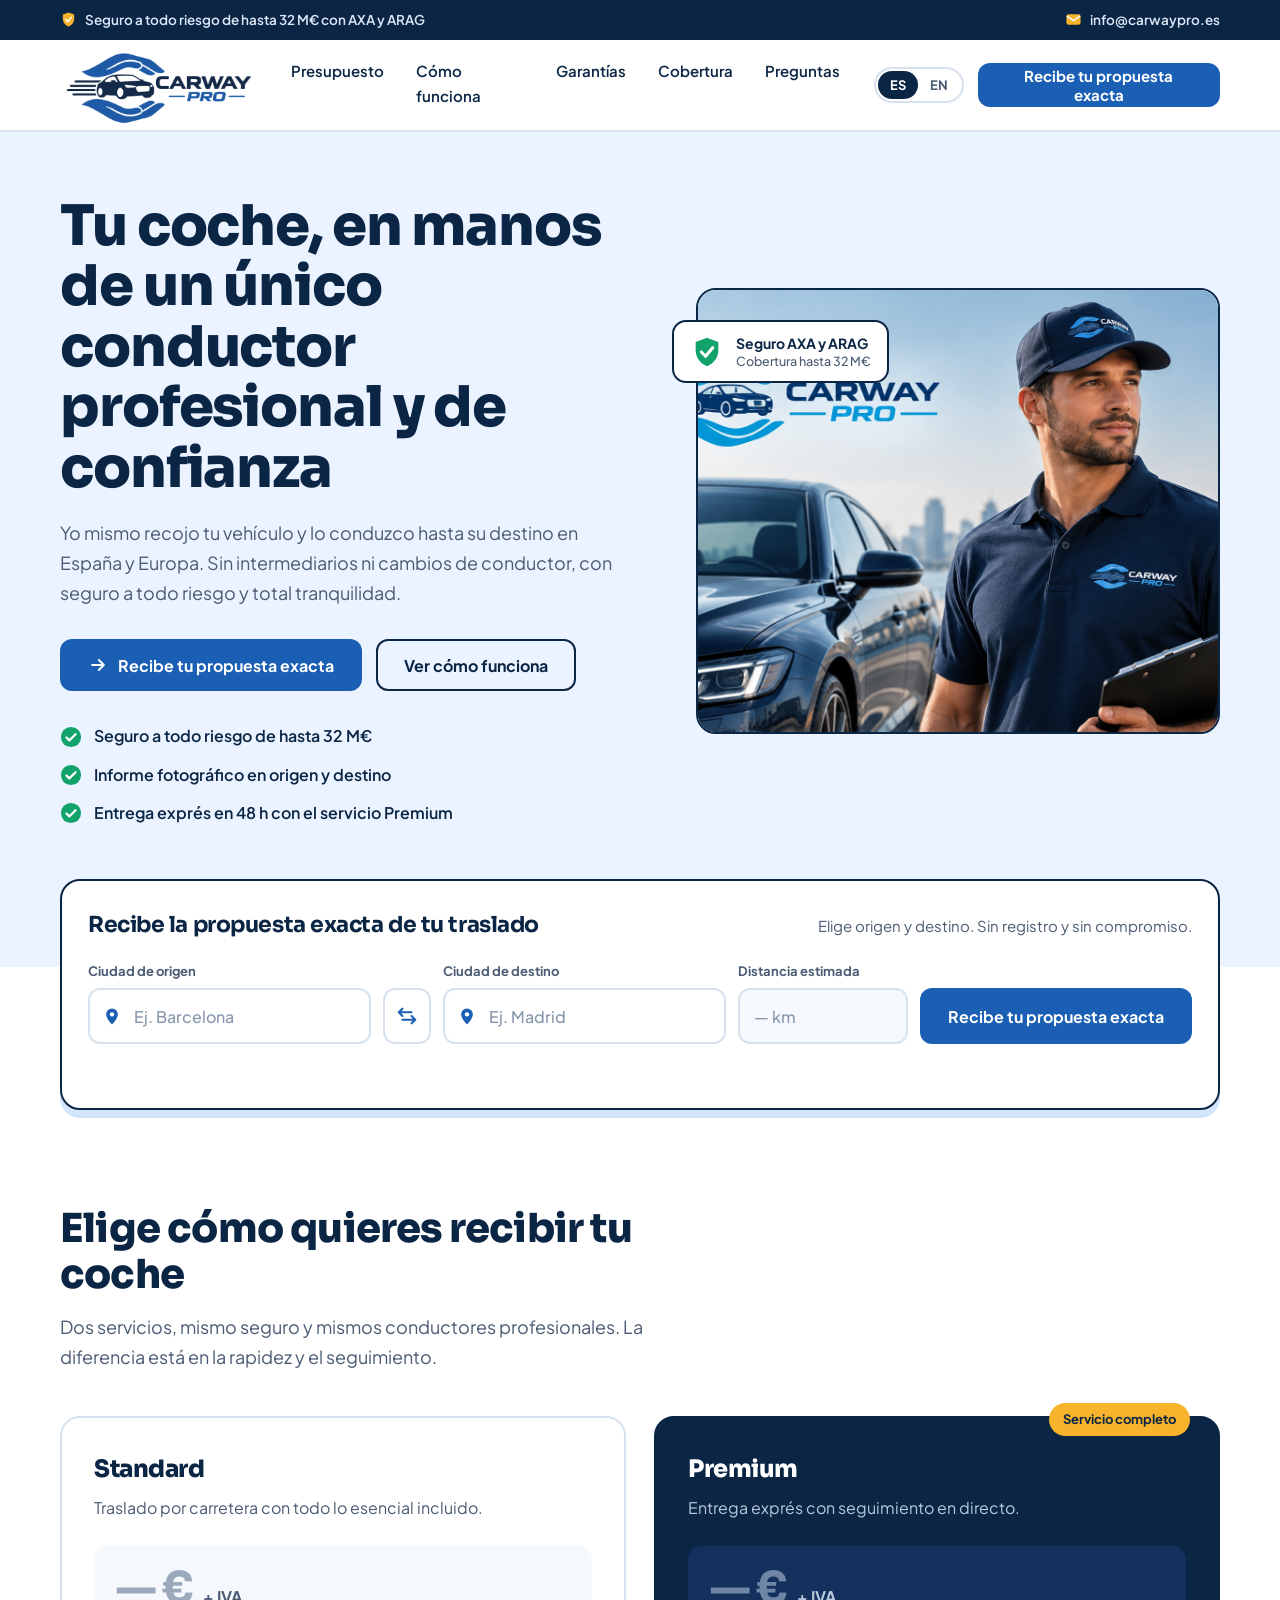
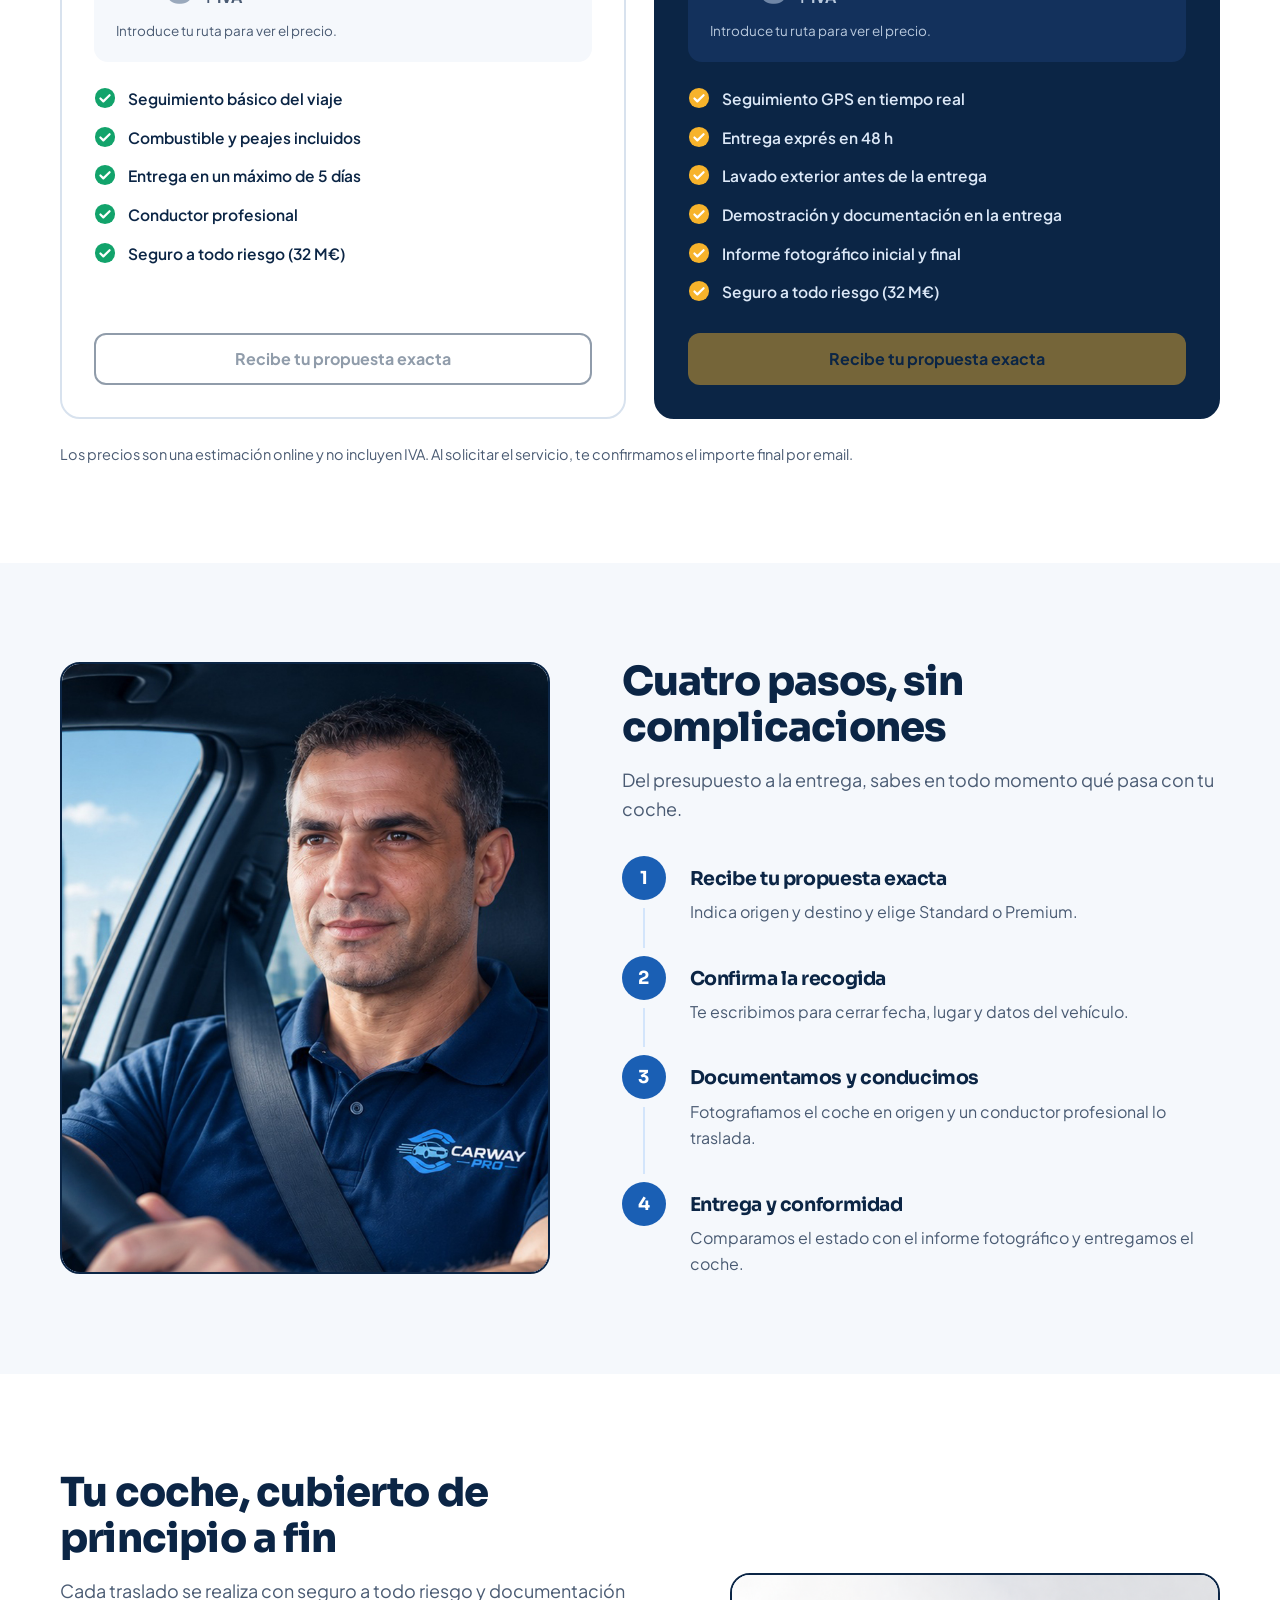
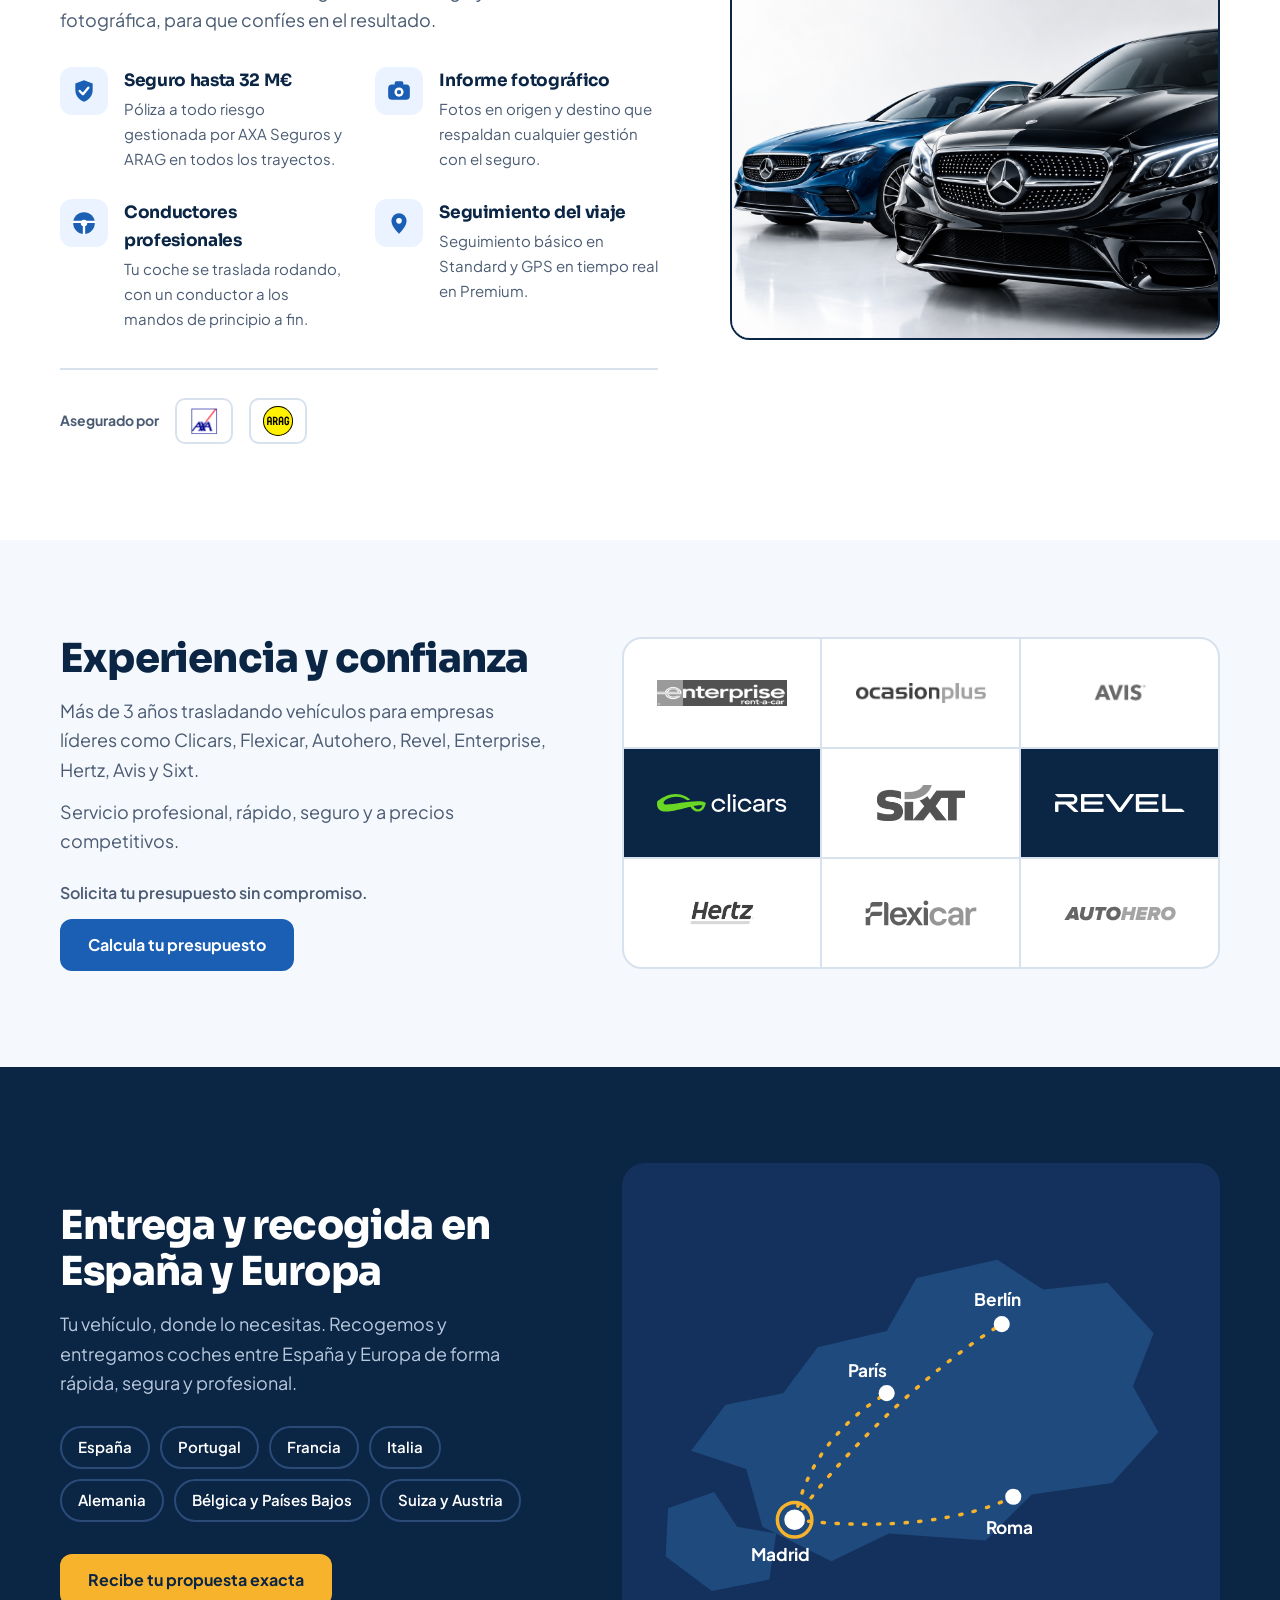
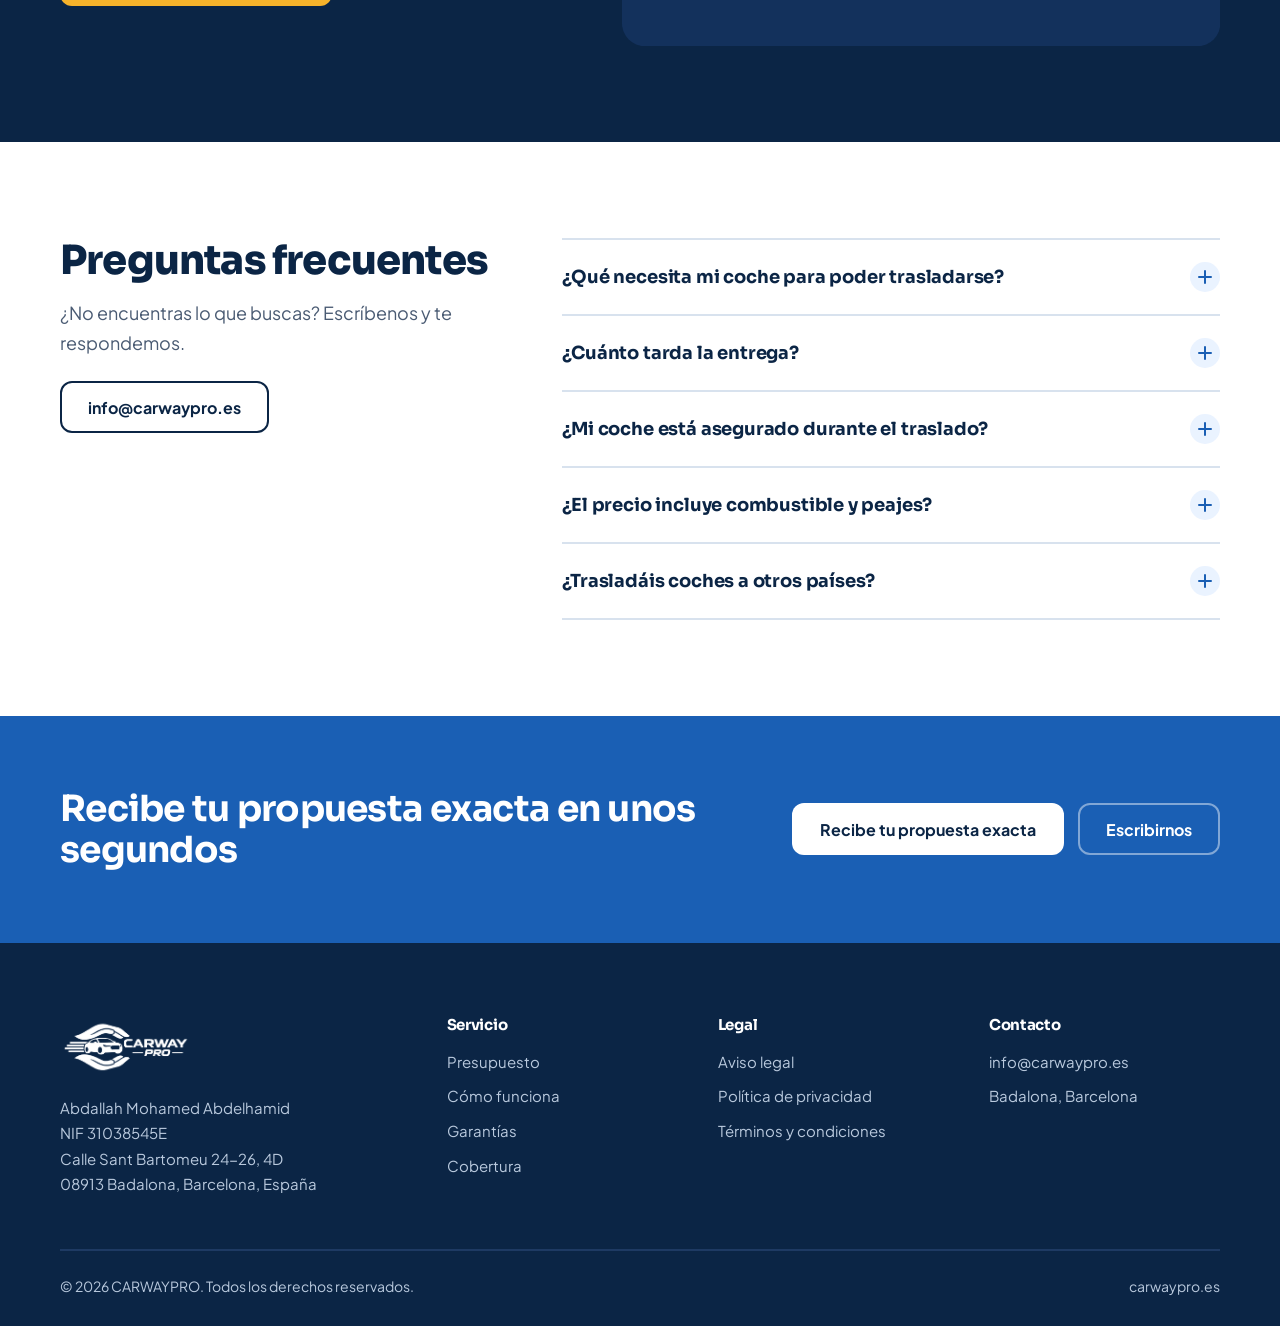
==== commit 3c75b7fd: "Update index.html" ====
--- a/index.html
+++ b/index.html
@@ -206,12 +206,13 @@
   <div class="logo-cell"><img src="logo-enterprise-rent-a-car.png" alt="Enterprise Rent-A-Car" loading="lazy"></div>
   <div class="logo-cell"><img src="ocasionplus.png" alt="OcasionPlus" loading="lazy"></div>
   <div class="logo-cell"><img src="avis.png" alt="Avis" loading="lazy"></div>
+  <div class="logo-cell dark"><img src="clicars.svg" alt="Clicars" loading="lazy"></div>
   <div class="logo-cell"><img src="sixt.png" alt="Sixt" loading="lazy"></div>
+  <div class="logo-cell dark"><img src="revel-logo-white.svg" alt="Revel" loading="lazy"></div>
   <div class="logo-cell"><img src="hertez.png" alt="Hertz" loading="lazy"></div>
   <div class="logo-cell"><img src="flexicar.svg" alt="Flexicar" loading="lazy"></div>
-   <div class="logo-cell dark"><img src="clicars.svg" alt="Clicars" loading="lazy"></div>
   <div class="logo-cell"><img src="autohero.svg" alt="Autohero" loading="lazy"></div>
-  <div class="logo-cell dark"><img src="revel-logo-white.svg" alt="Revel" loading="lazy"></div>
+
 </div>
   </div>
 </section>
